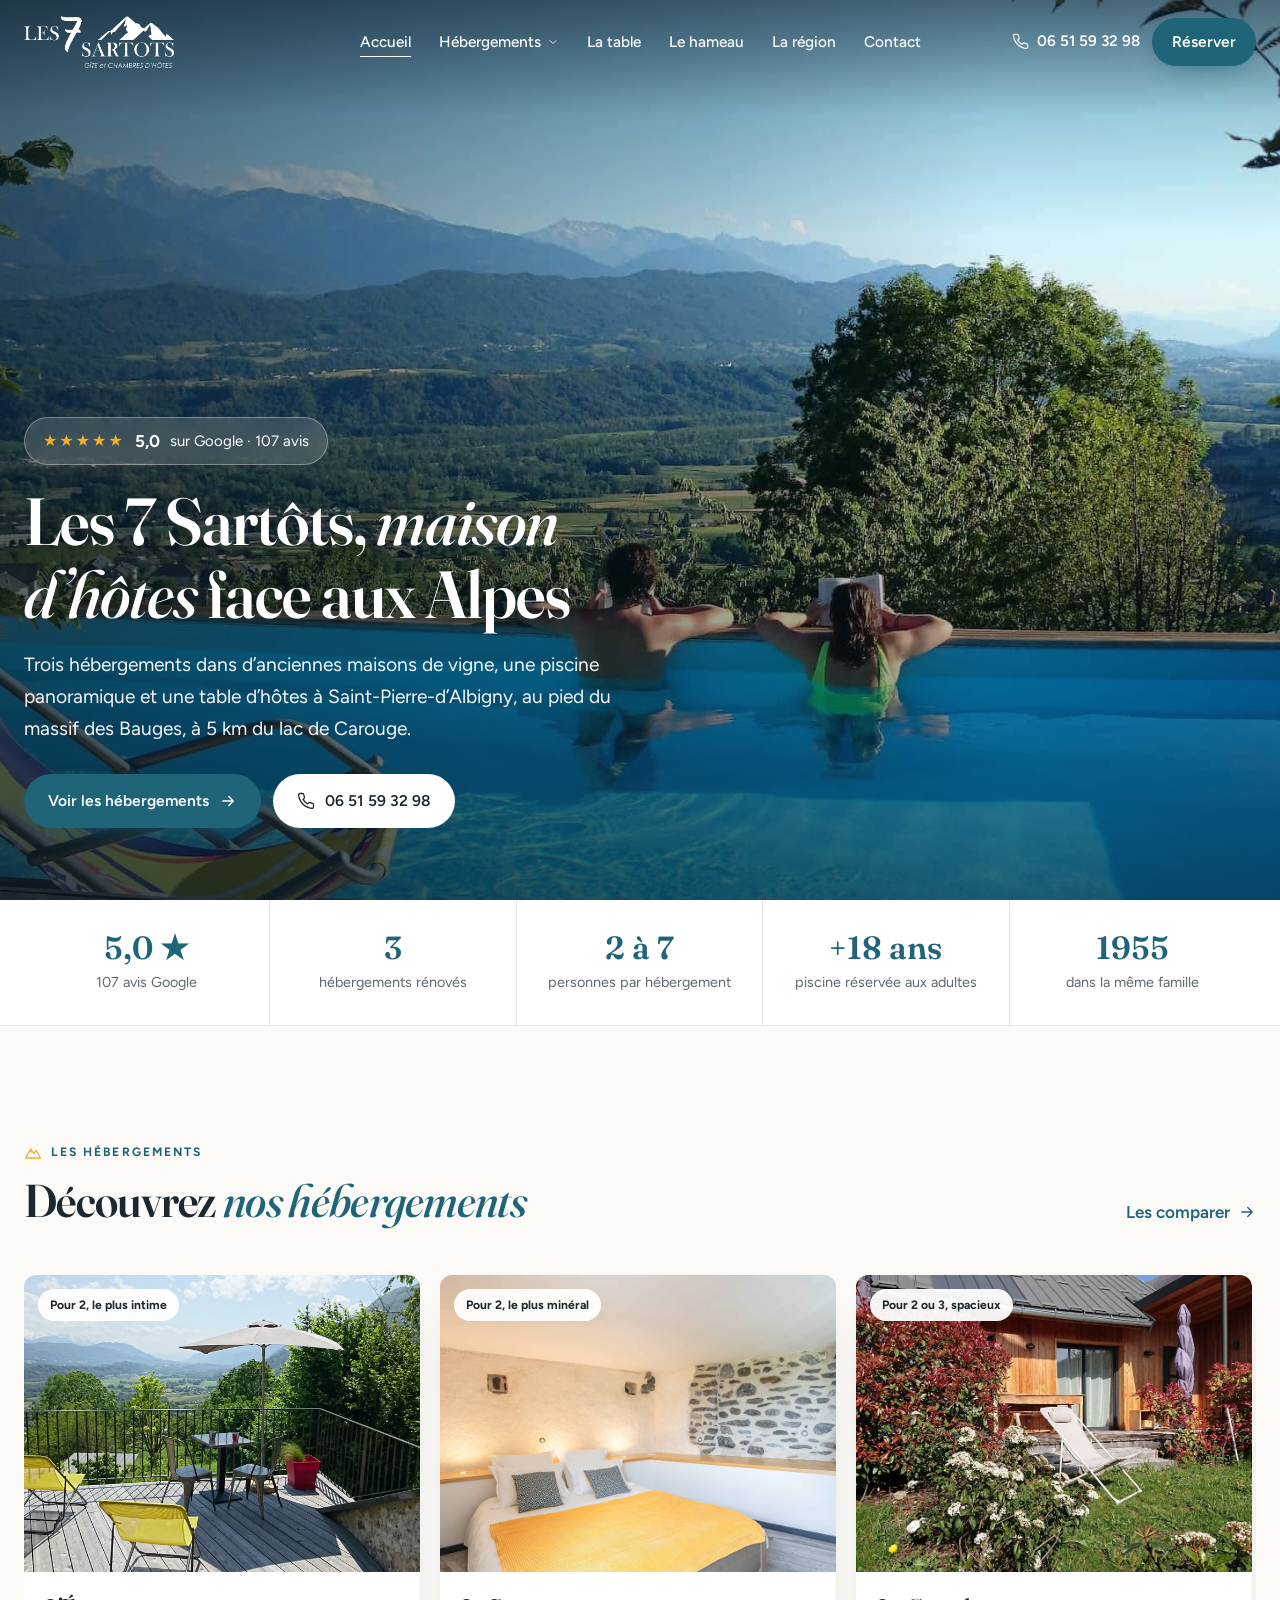
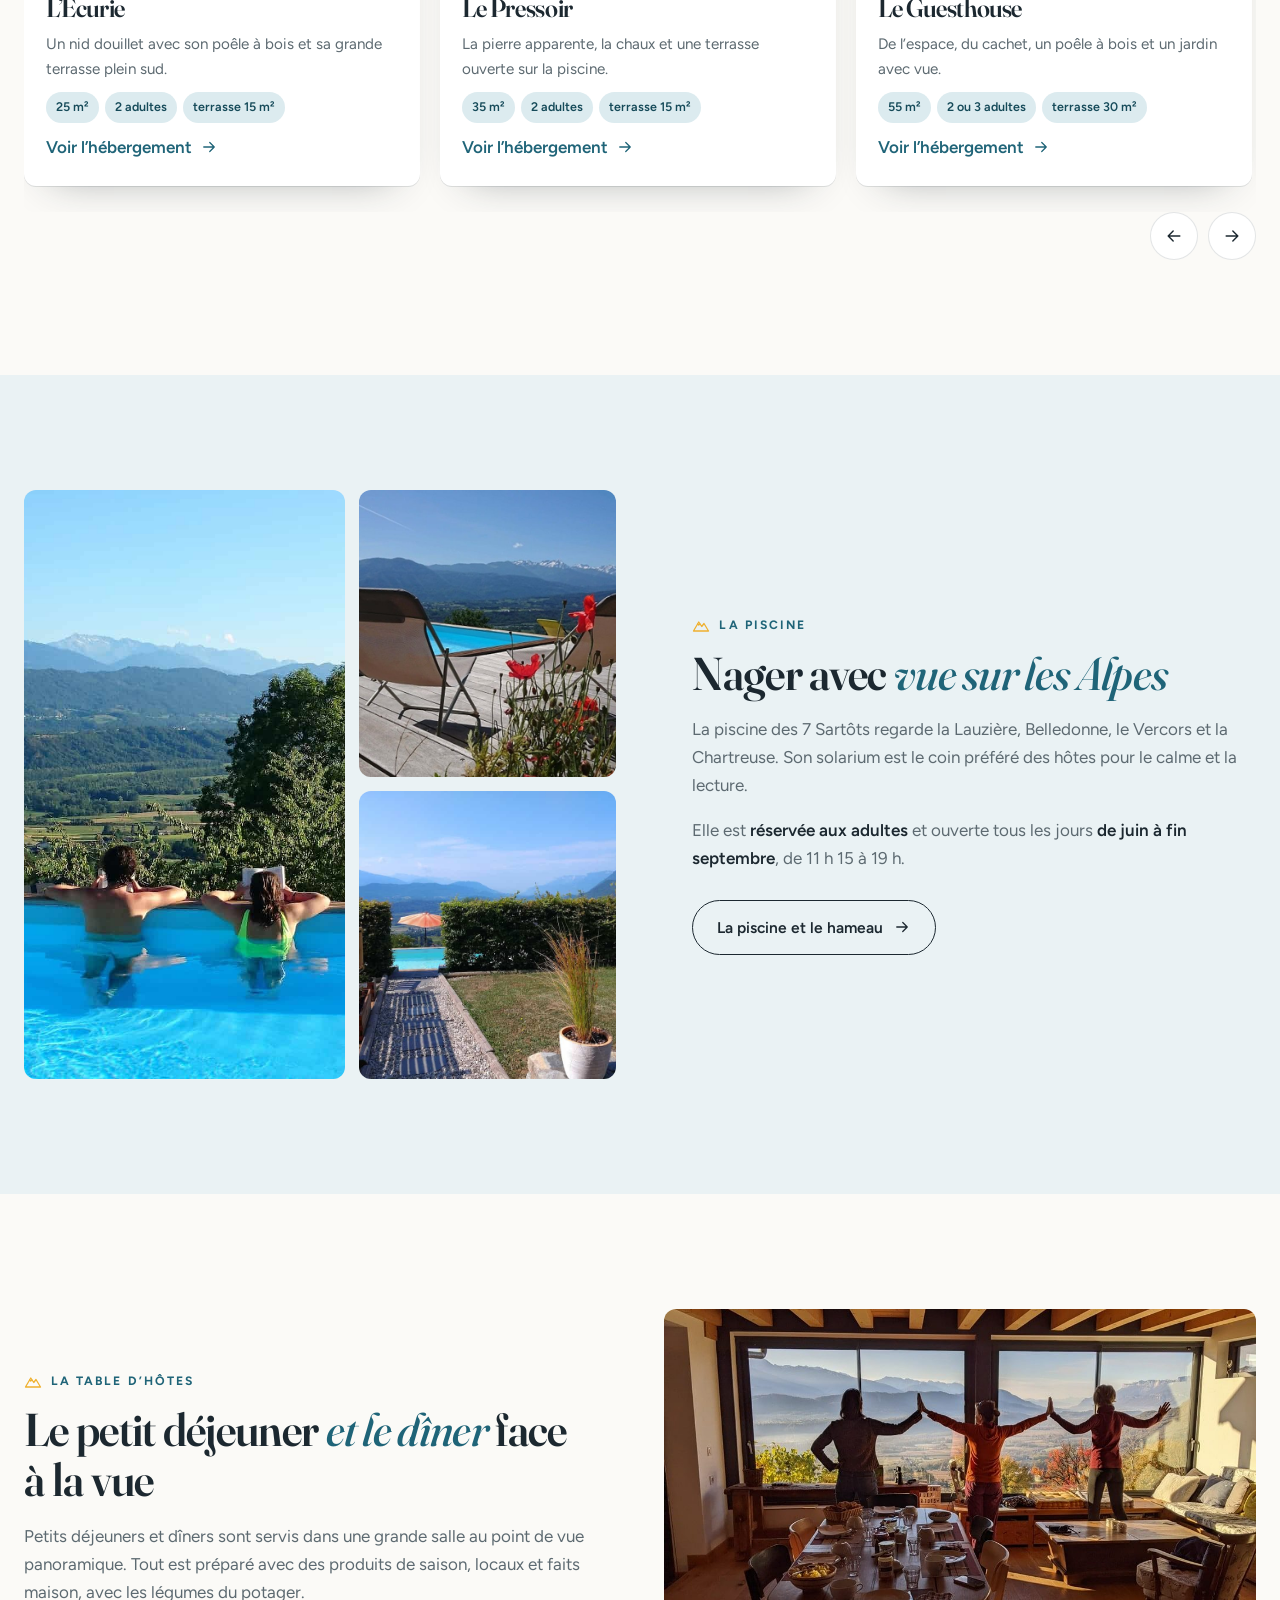
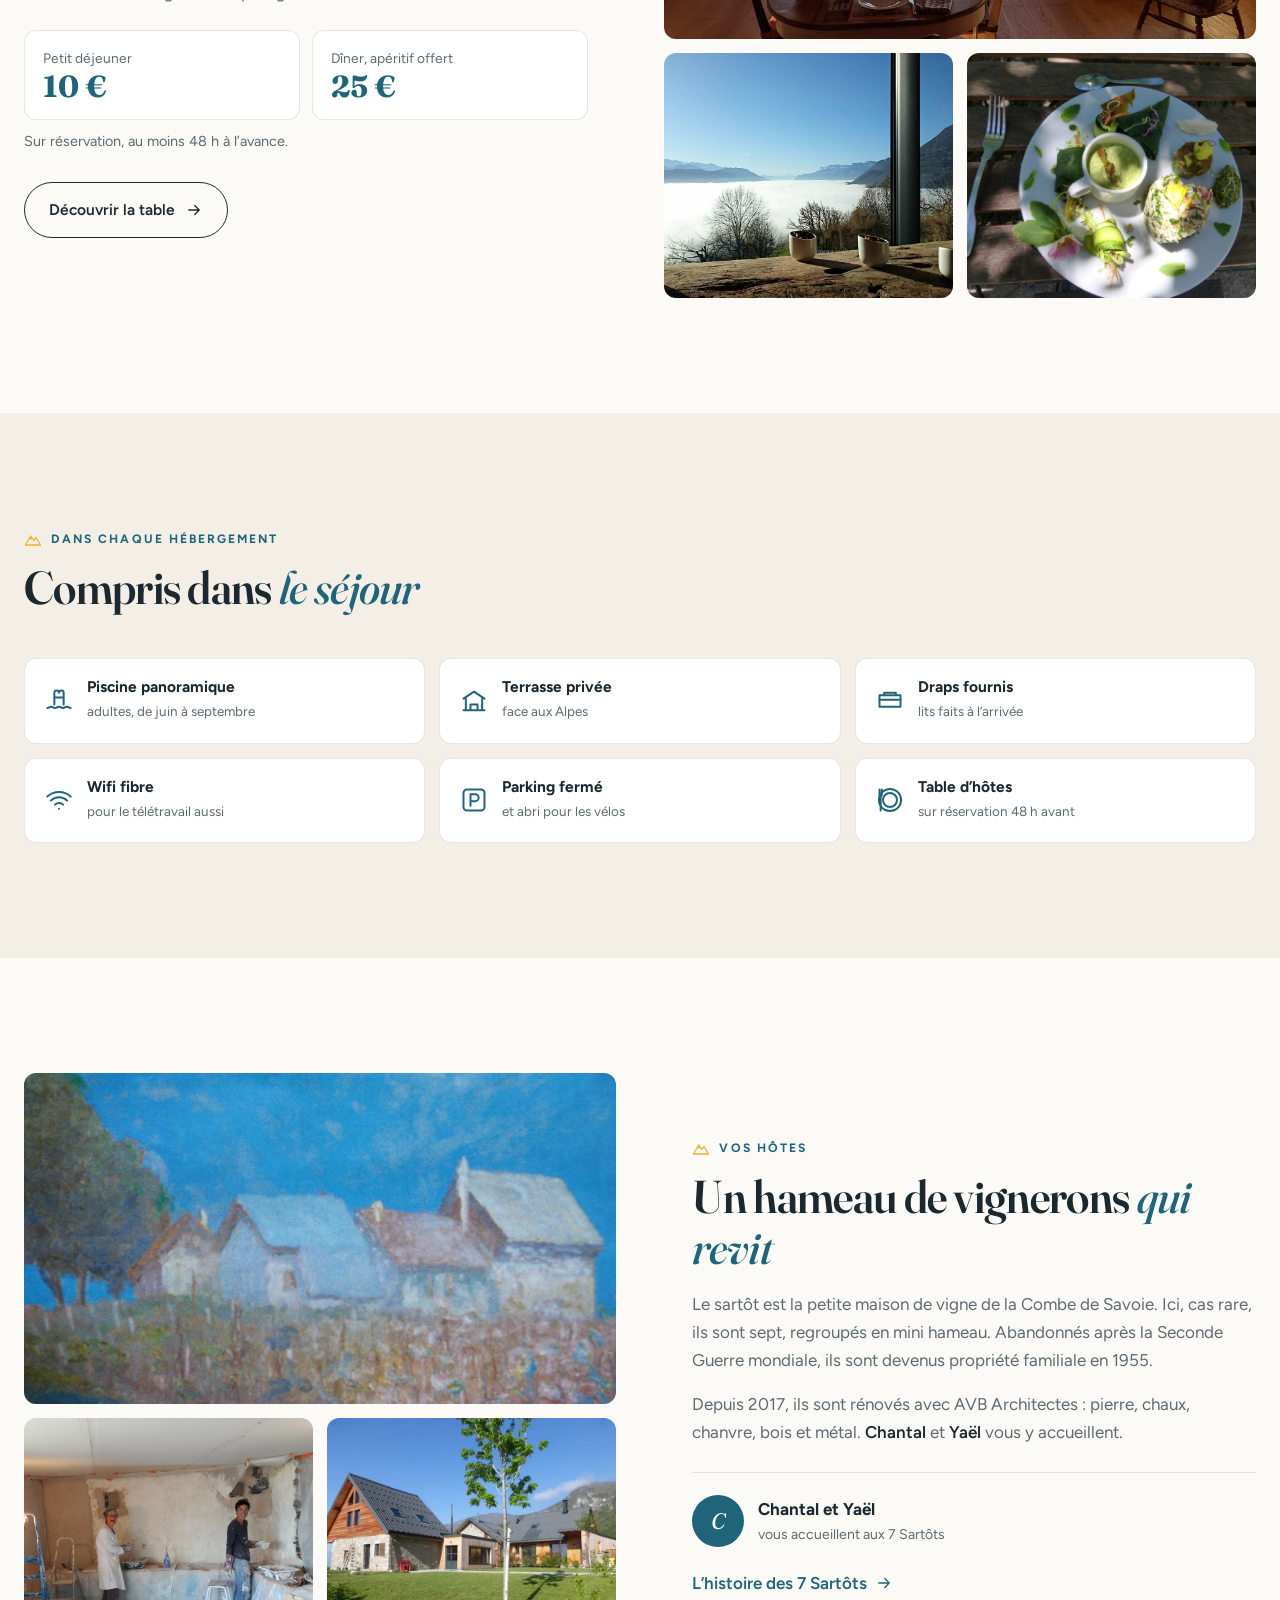
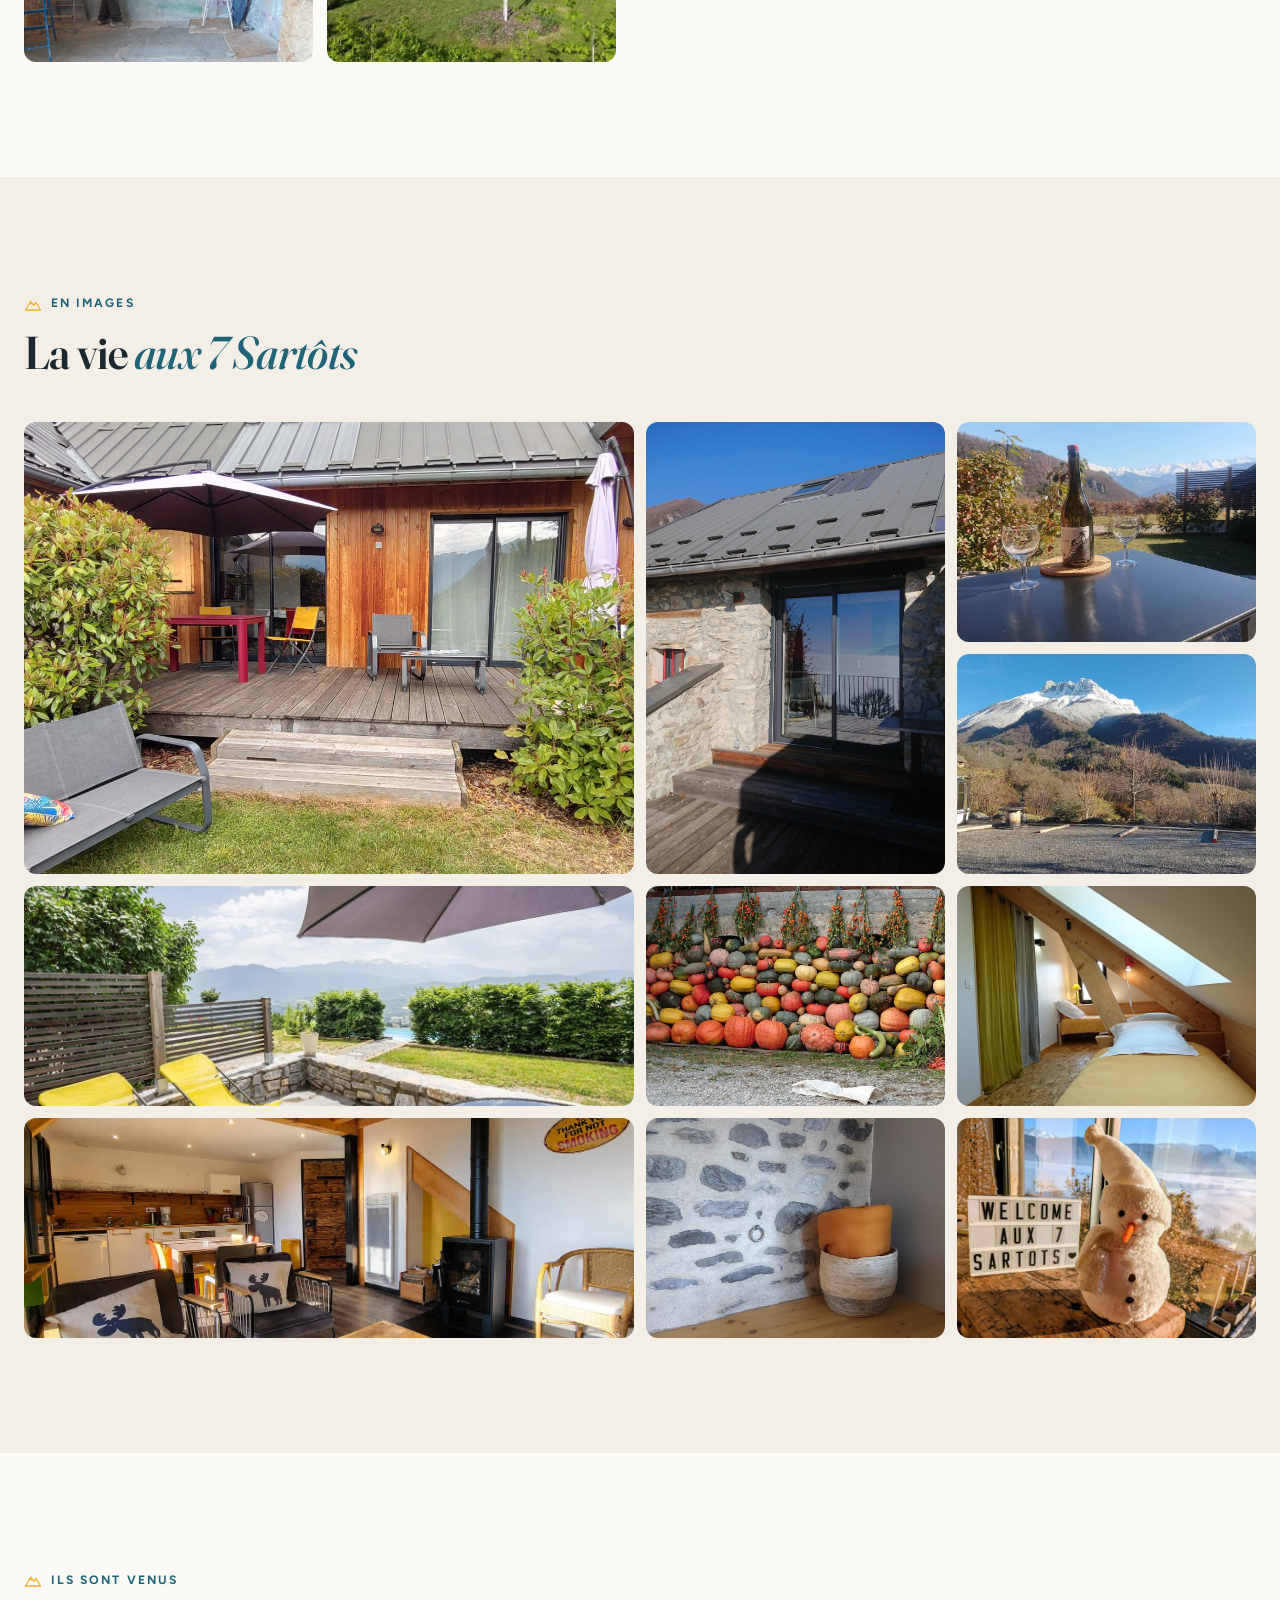
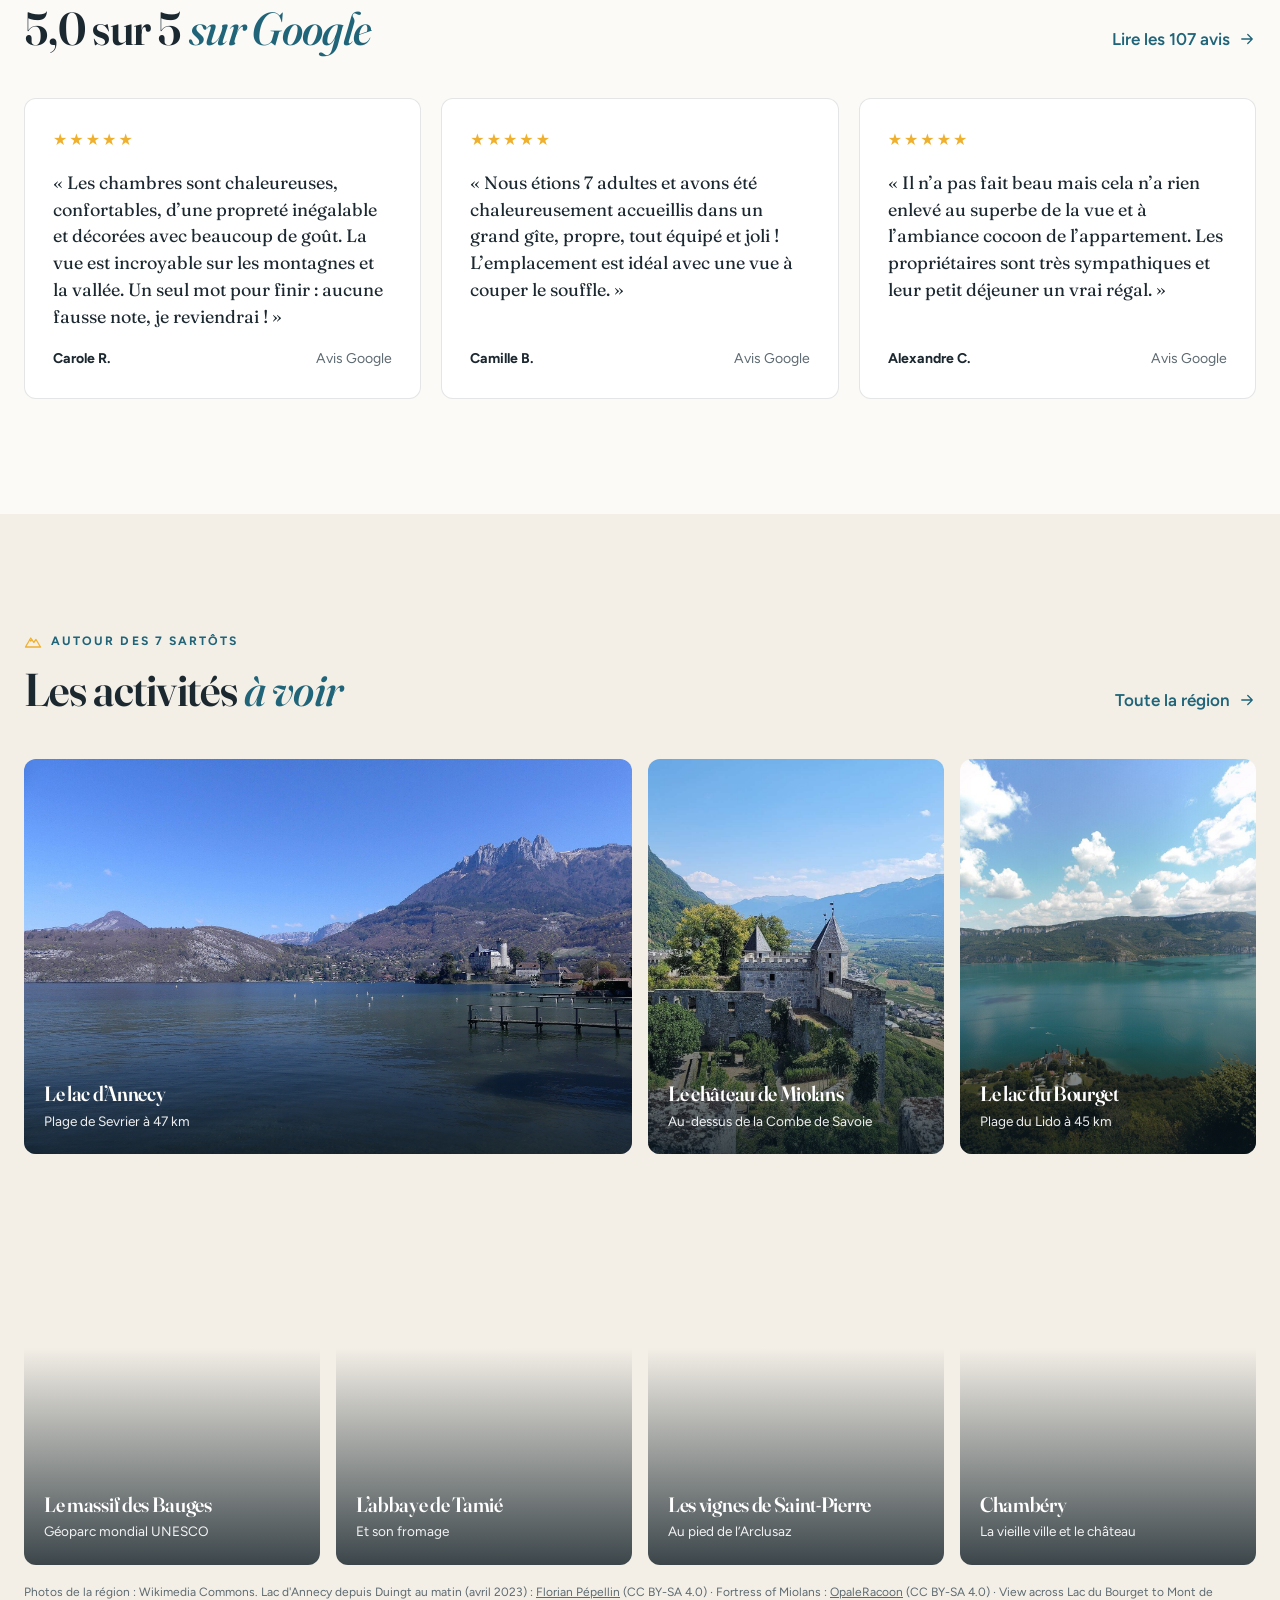
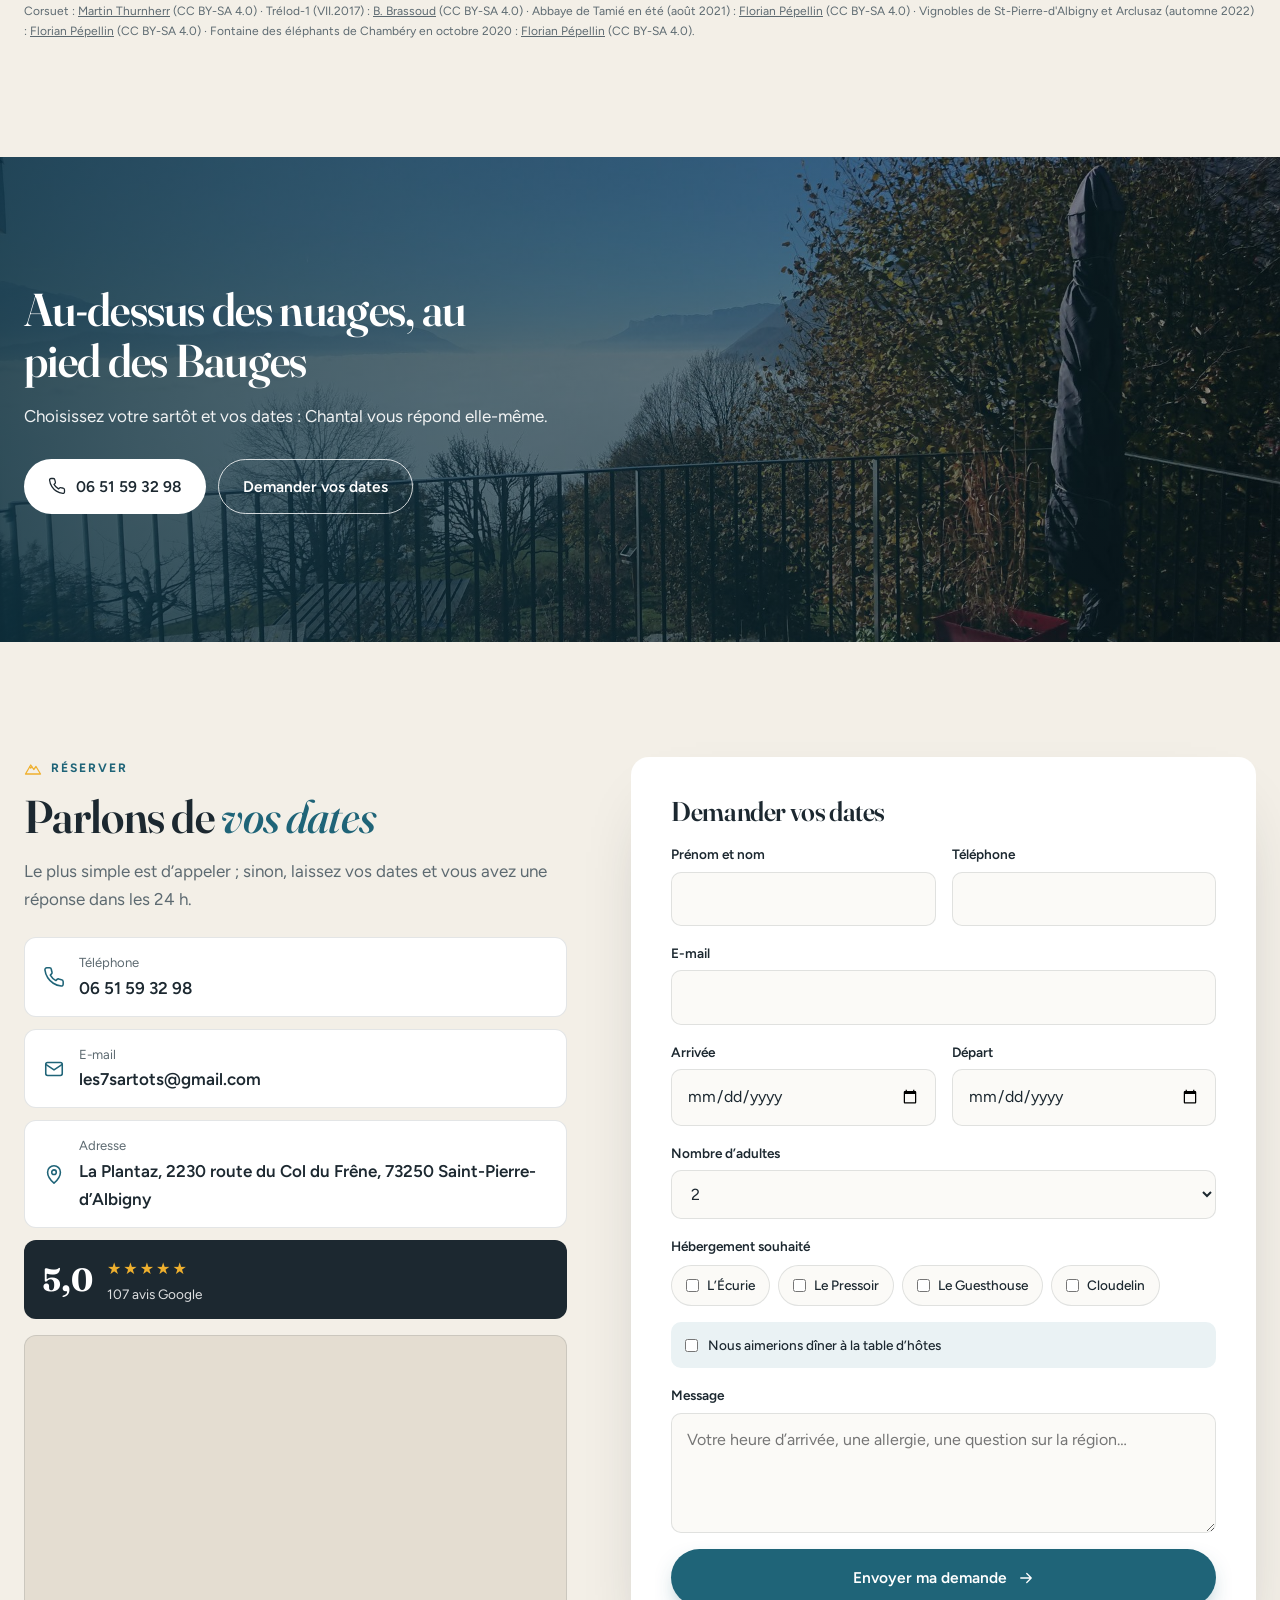
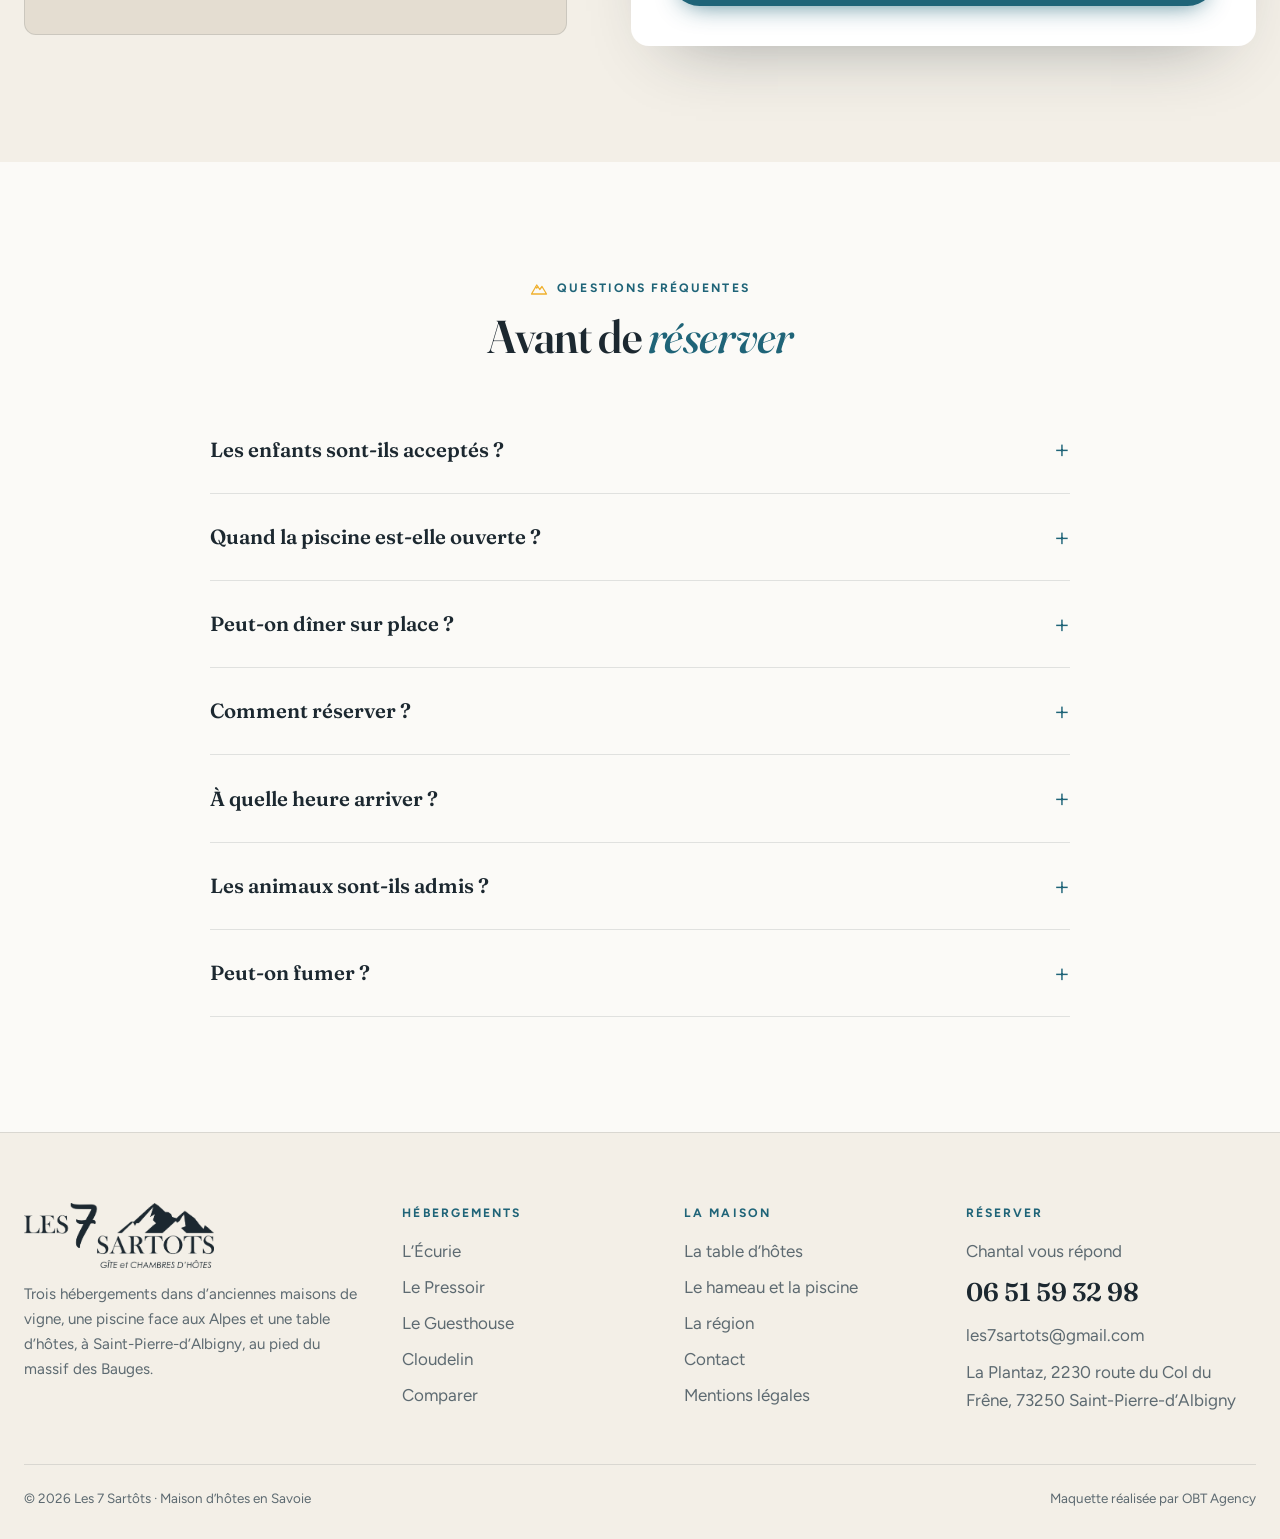
==== index.html @ 44a99a5c "Maquette Les 7 Sartôts, V1 du 23/10/2026 Co-Authored-By: Claude Opus 5.5 <noreply@anthropic.com>" ====
<!doctype html>
<html lang="fr">
<head>
<meta charset="utf-8">
<meta name="viewport" content="width=device-width, initial-scale=1">
<meta name="robots" content="noindex, nofollow">
<title>Les 7 Sartôts · Maison d’hôtes avec piscine en Savoie</title>
<meta name="description" content="Les 7 Sartôts : trois hébergements dans d’anciennes maisons de vigne, avec piscine panoramique et table d’hôtes, à Saint-Pierre-d’Albigny, entre Chambéry, Albertville et Annecy.">
<link rel="preconnect" href="https://fonts.googleapis.com">
<link rel="preconnect" href="https://fonts.gstatic.com" crossorigin>
<link href="https://fonts.googleapis.com/css2?family=Figtree:wght@400;500;600;700&family=Fraunces:ital,opsz,wght@0,9..144,500;0,9..144,600;1,9..144,500&display=swap" rel="stylesheet">
<link rel="stylesheet" href="css/style.css">
</head>
<body data-page="accueil">
<div class="loader" aria-hidden="true">
  <img class="fond" src="images/hameau/mer-de-nuages.jpg" alt="">
  <img class="logo-entree" src="images/logo-blanc.png" alt="">
</div>
<header class="entete">
  <div class="conteneur barre">
    <a class="logo " href="index.html" aria-label="Les 7 Sartôts, accueil"><img class="blanc" src="images/logo-blanc.png" alt="Les 7 Sartôts, gîte et chambres d’hôtes" width="973" height="333"><img class="sombre" src="images/logo-sombre.png" alt="" width="973" height="333"></a>
    <ul class="menu">
      <li><a href="index.html" class="actif">Accueil</a></li>
      <li><a class="ouvrir" href="hebergements.html">Hébergements <svg viewBox="0 0 24 24" fill="none" stroke="currentColor" stroke-width="1.7" stroke-linecap="round" stroke-linejoin="round" aria-hidden="true"><path d="m6 9 6 6 6-6"/></svg></a>
        <div class="sous-menu"><a href="l-ecurie.html"><img src="images/ecurie/terrasse.jpg" alt=""><span>L’Écurie<small>25 m² · 2 adultes</small></span></a><a href="le-pressoir.html"><img src="images/pressoir/chambre.jpg" alt=""><span>Le Pressoir<small>35 m² · 2 adultes</small></span></a><a href="le-guesthouse.html"><img src="images/guesthouse/facade.jpg" alt=""><span>Le Guesthouse<small>55 m² · 2 ou 3 adultes</small></span></a><a href="cloudelin.html"><img src="images/cloudelin/maison.jpg" alt=""><span>Cloudelin<small>90 m² · jusqu’à 7 personnes</small></span></a><a class="tous" href="hebergements.html">Comparer les hébergements</a></div></li>
      <li><a href="la-table.html">La table</a></li>
      <li><a href="le-hameau.html">Le hameau</a></li>
      <li><a href="la-region.html">La région</a></li>
      <li><a href="contact.html">Contact</a></li>
    </ul>
    <div class="actions">
      <a class="tel-entete" href="tel:+33651593298"><svg viewBox="0 0 24 24" fill="none" stroke="currentColor" stroke-width="1.7" stroke-linecap="round" stroke-linejoin="round" aria-hidden="true"><path d="M22 16.9v3a2 2 0 0 1-2.2 2 19.8 19.8 0 0 1-8.6-3.1 19.5 19.5 0 0 1-6-6A19.8 19.8 0 0 1 2.1 4.2 2 2 0 0 1 4.1 2h3a2 2 0 0 1 2 1.7c.1 1 .4 1.9.7 2.8a2 2 0 0 1-.5 2.1L8 9.9a16 16 0 0 0 6 6l1.3-1.3a2 2 0 0 1 2.1-.4c.9.3 1.8.6 2.8.7a2 2 0 0 1 1.7 2z"/></svg><span>06 51 59 32 98</span></a>
      <a class="btn btn-plein" href="contact.html#reserver">Réserver</a>
      <button class="burger" aria-label="Menu" aria-expanded="false"><span></span></button>
    </div>
  </div>
</header>
<main>
<section class="hero">
  <div class="diapos">
    <img class="fond actif" src="images/hameau/piscine-lecture.jpg" alt="La piscine des 7 Sartôts face aux Alpes">
    <img class="fond" src="images/hameau/hameau.jpg" alt="Les sartôts rénovés, en pierre et en bois">
    <img class="fond" src="images/ecurie/terrasse.jpg" alt="La terrasse plein sud de L’Écurie">
  </div>
  <div class="contenu">
    <a class="note-heros" href="https://www.google.com/maps/place/G%C3%AEtes+et+chambres+d%27h%C3%B4tes+-+Piscine+-+Les7Sart%C3%B4ts/@45.576599,6.1528576,17z/data=!4m6!3m5!1s0x478bb79be70e8235:0xf3c6ec933bf618c9!8m2!3d45.576599!4d6.1528576" target="_blank" rel="noopener"><span class="etoiles" role="img" aria-label="5,0 étoiles sur 5">★★★★★</span><strong>5,0</strong><span>sur Google · 107 avis</span></a>
    <h1>Les 7 Sartôts, <em>maison d’hôtes</em> face aux Alpes</h1>
    <p class="sous">Trois hébergements dans d’anciennes maisons de vigne, une piscine panoramique et une table d’hôtes à Saint-Pierre-d’Albigny, au pied du massif des Bauges, à 5 km du lac de Carouge.</p>
    <div class="boutons">
      <a class="btn btn-plein" href="hebergements.html">Voir les hébergements <svg viewBox="0 0 24 24" fill="none" stroke="currentColor" stroke-width="1.7" stroke-linecap="round" stroke-linejoin="round" aria-hidden="true"><path d="M5 12h14M13 6l6 6-6 6"/></svg></a>
      <a class="btn btn-blanc" href="tel:+33651593298"><svg viewBox="0 0 24 24" fill="none" stroke="currentColor" stroke-width="1.7" stroke-linecap="round" stroke-linejoin="round" aria-hidden="true"><path d="M22 16.9v3a2 2 0 0 1-2.2 2 19.8 19.8 0 0 1-8.6-3.1 19.5 19.5 0 0 1-6-6A19.8 19.8 0 0 1 2.1 4.2 2 2 0 0 1 4.1 2h3a2 2 0 0 1 2 1.7c.1 1 .4 1.9.7 2.8a2 2 0 0 1-.5 2.1L8 9.9a16 16 0 0 0 6 6l1.3-1.3a2 2 0 0 1 2.1-.4c.9.3 1.8.6 2.8.7a2 2 0 0 1 1.7 2z"/></svg> 06 51 59 32 98</a>
    </div>
  </div>
</section>

<section class="chiffres">
  <div class="conteneur grille">
    <div class="item"><strong>5,0 ★</strong><span>107 avis Google</span></div>
    <div class="item"><strong>3</strong><span>hébergements rénovés</span></div>
    <div class="item"><strong>2 à 7</strong><span>personnes par hébergement</span></div>
    <div class="item"><strong>+18 ans</strong><span>piscine réservée aux adultes</span></div>
    <div class="item"><strong>1955</strong><span>dans la même famille</span></div>
  </div>
</section>

<section class="section">
  <div class="conteneur">
    <div class="entete-section">
      <div><span class="surtitre"><svg viewBox="0 0 24 24" fill="none" stroke="currentColor" stroke-width="1.7" stroke-linecap="round" stroke-linejoin="round" aria-hidden="true"><path d="m2 20 7-12 4 6 3-4 6 10z"/><path d="m7.5 10.5 1.5 1.5 1.5-1.5"/></svg>Les hébergements</span><h2>Découvrez <em class="it">nos hébergements</em></h2></div>
      <a class="lien-fleche" href="hebergements.html">Les comparer <svg viewBox="0 0 24 24" fill="none" stroke="currentColor" stroke-width="1.7" stroke-linecap="round" stroke-linejoin="round" aria-hidden="true"><path d="M5 12h14M13 6l6 6-6 6"/></svg></a>
    </div>
    <div class="rail" data-reveal>
  <div class="rail-piste" aria-label="Les hébergements"><a class="carte-gite" href="l-ecurie.html">
  <div class="visuel"><img src="images/ecurie/terrasse.jpg" alt="L’Écurie" loading="lazy" decoding="async"><span class="etiquette">Pour 2, le plus intime</span></div>
  <div class="corps">
    <h3>L’Écurie</h3>
    <p>Un nid douillet avec son poêle à bois et sa grande terrasse plein sud.</p>
    <div class="pastilles"><span>25 m²</span><span>2 adultes</span><span>terrasse 15 m²</span></div>
    <span class="lien-fleche">Voir l’hébergement <svg viewBox="0 0 24 24" fill="none" stroke="currentColor" stroke-width="1.7" stroke-linecap="round" stroke-linejoin="round" aria-hidden="true"><path d="M5 12h14M13 6l6 6-6 6"/></svg></span>
  </div>
</a><a class="carte-gite" href="le-pressoir.html">
  <div class="visuel"><img src="images/pressoir/chambre.jpg" alt="Le Pressoir" loading="lazy" decoding="async"><span class="etiquette">Pour 2, le plus minéral</span></div>
  <div class="corps">
    <h3>Le Pressoir</h3>
    <p>La pierre apparente, la chaux et une terrasse ouverte sur la piscine.</p>
    <div class="pastilles"><span>35 m²</span><span>2 adultes</span><span>terrasse 15 m²</span></div>
    <span class="lien-fleche">Voir l’hébergement <svg viewBox="0 0 24 24" fill="none" stroke="currentColor" stroke-width="1.7" stroke-linecap="round" stroke-linejoin="round" aria-hidden="true"><path d="M5 12h14M13 6l6 6-6 6"/></svg></span>
  </div>
</a><a class="carte-gite" href="le-guesthouse.html">
  <div class="visuel"><img src="images/guesthouse/facade.jpg" alt="Le Guesthouse" loading="lazy" decoding="async"><span class="etiquette">Pour 2 ou 3, spacieux</span></div>
  <div class="corps">
    <h3>Le Guesthouse</h3>
    <p>De l’espace, du cachet, un poêle à bois et un jardin avec vue.</p>
    <div class="pastilles"><span>55 m²</span><span>2 ou 3 adultes</span><span>terrasse 30 m²</span></div>
    <span class="lien-fleche">Voir l’hébergement <svg viewBox="0 0 24 24" fill="none" stroke="currentColor" stroke-width="1.7" stroke-linecap="round" stroke-linejoin="round" aria-hidden="true"><path d="M5 12h14M13 6l6 6-6 6"/></svg></span>
  </div>
</a><a class="carte-gite" href="cloudelin.html">
  <div class="visuel"><img src="images/cloudelin/maison.jpg" alt="Cloudelin" loading="lazy" decoding="async"><span class="etiquette">Jusqu’à 7, le plus grand</span></div>
  <div class="corps">
    <h3>Cloudelin</h3>
    <p>Quatre chambres, deux salles de bain : le meilleur volume pour un petit groupe.</p>
    <div class="pastilles"><span>90 m²</span><span>jusqu’à 7 personnes</span><span>terrasse 30 m²</span></div>
    <span class="lien-fleche">Voir l’hébergement <svg viewBox="0 0 24 24" fill="none" stroke="currentColor" stroke-width="1.7" stroke-linecap="round" stroke-linejoin="round" aria-hidden="true"><path d="M5 12h14M13 6l6 6-6 6"/></svg></span>
  </div>
</a></div>
  <div class="rail-fleches"><button class="prec" aria-label="Précédent"><svg viewBox="0 0 24 24" fill="none" stroke="currentColor" stroke-width="1.7" stroke-linecap="round" stroke-linejoin="round" aria-hidden="true"><path d="M19 12H5M11 6l-6 6 6 6"/></svg></button><button class="suiv" aria-label="Suivant"><svg viewBox="0 0 24 24" fill="none" stroke="currentColor" stroke-width="1.7" stroke-linecap="round" stroke-linejoin="round" aria-hidden="true"><path d="M5 12h14M13 6l6 6-6 6"/></svg></button></div>
</div>
  </div>
</section>

<section class="section glacier">
  <div class="conteneur duo">
    <div class="duo-photos" data-reveal><img src="images/hameau/piscine-lecture.jpg" alt="Lire dans la piscine face aux montagnes" loading="lazy" decoding="async"><img src="images/hameau/piscine-transats.jpg" alt="Les transats et les coquelicots" loading="lazy" decoding="async"><img src="images/hameau/allee-piscine.jpg" alt="L’allée vers la piscine" loading="lazy" decoding="async"></div>
    <div class="duo-texte" data-reveal>
      <span class="surtitre"><svg viewBox="0 0 24 24" fill="none" stroke="currentColor" stroke-width="1.7" stroke-linecap="round" stroke-linejoin="round" aria-hidden="true"><path d="m2 20 7-12 4 6 3-4 6 10z"/><path d="m7.5 10.5 1.5 1.5 1.5-1.5"/></svg>La piscine</span>
      <h2>Nager avec <em class="it">vue sur les Alpes</em></h2>
      <p>La piscine des 7 Sartôts regarde la Lauzière, Belledonne, le Vercors et la Chartreuse. Son solarium est le coin préféré des hôtes pour le calme et la lecture.</p>
      <p>Elle est <strong>réservée aux adultes</strong> et ouverte tous les jours <strong>de juin à fin septembre</strong>, de 11 h 15 à 19 h.</p>
      <a class="btn btn-contour" href="le-hameau.html#piscine">La piscine et le hameau <svg viewBox="0 0 24 24" fill="none" stroke="currentColor" stroke-width="1.7" stroke-linecap="round" stroke-linejoin="round" aria-hidden="true"><path d="M5 12h14M13 6l6 6-6 6"/></svg></a>
    </div>
  </div>
</section>

<section class="section">
  <div class="conteneur duo inverse">
    <div class="duo-photos paysage" data-reveal><img src="images/table/convives.jpg" alt="La salle de la table d’hôtes et sa baie vitrée" loading="lazy" decoding="async"><img src="images/table/vue-table.jpg" alt="Le café face à la mer de nuages" loading="lazy" decoding="async"><img src="images/table/assiette.jpg" alt="Une assiette de saison" loading="lazy" decoding="async"></div>
    <div class="duo-texte" data-reveal>
      <span class="surtitre"><svg viewBox="0 0 24 24" fill="none" stroke="currentColor" stroke-width="1.7" stroke-linecap="round" stroke-linejoin="round" aria-hidden="true"><path d="m2 20 7-12 4 6 3-4 6 10z"/><path d="m7.5 10.5 1.5 1.5 1.5-1.5"/></svg>La table d’hôtes</span>
      <h2>Le petit déjeuner <em class="it">et le dîner</em> face à la vue</h2>
      <p>Petits déjeuners et dîners sont servis dans une grande salle au point de vue panoramique. Tout est préparé avec des produits de saison, locaux et faits maison, avec les légumes du potager.</p>
      <div class="menu-mini">
        <div><span>Petit déjeuner</span><strong>10 €</strong></div>
        <div><span>Dîner, apéritif offert</span><strong>25 €</strong></div>
      </div>
      <p class="petit">Sur réservation, au moins 48 h à l’avance.</p>
      <a class="btn btn-contour" href="la-table.html">Découvrir la table <svg viewBox="0 0 24 24" fill="none" stroke="currentColor" stroke-width="1.7" stroke-linecap="round" stroke-linejoin="round" aria-hidden="true"><path d="M5 12h14M13 6l6 6-6 6"/></svg></a>
    </div>
  </div>
</section>

<section class="section creme">
  <div class="conteneur">
    <div class="entete-section"><div><span class="surtitre"><svg viewBox="0 0 24 24" fill="none" stroke="currentColor" stroke-width="1.7" stroke-linecap="round" stroke-linejoin="round" aria-hidden="true"><path d="m2 20 7-12 4 6 3-4 6 10z"/><path d="m7.5 10.5 1.5 1.5 1.5-1.5"/></svg>Dans chaque hébergement</span><h2>Compris dans <em class="it">le séjour</em></h2></div></div>
    <div class="compris"><div class="bloc" data-reveal><svg viewBox="0 0 24 24" fill="none" stroke="currentColor" stroke-width="1.7" stroke-linecap="round" stroke-linejoin="round" aria-hidden="true"><path d="M2 18c1.7 0 1.7-1 3.3-1s1.7 1 3.4 1 1.6-1 3.3-1 1.7 1 3.3 1 1.7-1 3.4-1 1.6 1 3.3 1"/><path d="M8 15V5a2 2 0 0 1 4 0M16 15V5a2 2 0 0 0-4 0M8 9h8"/></svg><div><strong>Piscine panoramique</strong><small>adultes, de juin à septembre</small></div></div><div class="bloc" data-reveal><svg viewBox="0 0 24 24" fill="none" stroke="currentColor" stroke-width="1.7" stroke-linecap="round" stroke-linejoin="round" aria-hidden="true"><path d="M3 10 12 4l9 6"/><path d="M5 10v10M19 10v10M3 20h18M9 20v-5h6v5"/></svg><div><strong>Terrasse privée</strong><small>face aux Alpes</small></div></div><div class="bloc" data-reveal><svg viewBox="0 0 24 24" fill="none" stroke="currentColor" stroke-width="1.7" stroke-linecap="round" stroke-linejoin="round" aria-hidden="true"><path d="M3 7h18v10H3z"/><path d="M3 11h18M7 7V5h10v2"/></svg><div><strong>Draps fournis</strong><small>lits faits à l’arrivée</small></div></div><div class="bloc" data-reveal><svg viewBox="0 0 24 24" fill="none" stroke="currentColor" stroke-width="1.7" stroke-linecap="round" stroke-linejoin="round" aria-hidden="true"><path d="M5 12.5a10 10 0 0 1 14 0M8.5 16a5 5 0 0 1 7 0M2 9a15 15 0 0 1 20 0M12 19.5h.01"/></svg><div><strong>Wifi fibre</strong><small>pour le télétravail aussi</small></div></div><div class="bloc" data-reveal><svg viewBox="0 0 24 24" fill="none" stroke="currentColor" stroke-width="1.7" stroke-linecap="round" stroke-linejoin="round" aria-hidden="true"><rect x="3" y="3" width="18" height="18" rx="3"/><path d="M9 17V7h4a3 3 0 0 1 0 6H9"/></svg><div><strong>Parking fermé</strong><small>et abri pour les vélos</small></div></div><div class="bloc" data-reveal><svg viewBox="0 0 24 24" fill="none" stroke="currentColor" stroke-width="1.7" stroke-linecap="round" stroke-linejoin="round" aria-hidden="true"><circle cx="12" cy="12" r="6"/><circle cx="12" cy="12" r="9.5"/><path d="M3 3v5M5 3v5M4 8v13"/></svg><div><strong>Table d’hôtes</strong><small>sur réservation 48 h avant</small></div></div></div>
  </div>
</section>

<section class="section">
  <div class="conteneur duo">
    <div class="duo-photos paysage" data-reveal><img src="images/hameau/sartots-origine.jpg" alt="Les sartôts à l’origine, en peinture" loading="lazy" decoding="async"><img src="images/hameau/enduit-chaux.jpg" alt="La pose de l’enduit à la chaux" loading="lazy" decoding="async"><img src="images/hameau/hameau-arbre.jpg" alt="Les 7 Sartôts aujourd’hui" loading="lazy" decoding="async"></div>
    <div class="duo-texte" data-reveal>
      <span class="surtitre"><svg viewBox="0 0 24 24" fill="none" stroke="currentColor" stroke-width="1.7" stroke-linecap="round" stroke-linejoin="round" aria-hidden="true"><path d="m2 20 7-12 4 6 3-4 6 10z"/><path d="m7.5 10.5 1.5 1.5 1.5-1.5"/></svg>Vos hôtes</span>
      <h2>Un hameau de vignerons <em class="it">qui revit</em></h2>
      <p>Le sartôt est la petite maison de vigne de la Combe de Savoie. Ici, cas rare, ils sont sept, regroupés en mini hameau. Abandonnés après la Seconde Guerre mondiale, ils sont devenus propriété familiale en 1955.</p>
      <p>Depuis 2017, ils sont rénovés avec AVB Architectes : pierre, chaux, chanvre, bois et métal. <strong>Chantal</strong> et <strong>Yaël</strong> vous y accueillent.</p>
      <div class="signature"><span class="rond">C</span><div><strong>Chantal et Yaël</strong><small>vous accueillent aux 7 Sartôts</small></div></div>
      <a class="lien-fleche" href="le-hameau.html">L’histoire des 7 Sartôts <svg viewBox="0 0 24 24" fill="none" stroke="currentColor" stroke-width="1.7" stroke-linecap="round" stroke-linejoin="round" aria-hidden="true"><path d="M5 12h14M13 6l6 6-6 6"/></svg></a>
    </div>
  </div>
</section>

<section class="section creme">
  <div class="conteneur">
    <div class="entete-section"><div><span class="surtitre"><svg viewBox="0 0 24 24" fill="none" stroke="currentColor" stroke-width="1.7" stroke-linecap="round" stroke-linejoin="round" aria-hidden="true"><path d="m2 20 7-12 4 6 3-4 6 10z"/><path d="m7.5 10.5 1.5 1.5 1.5-1.5"/></svg>En images</span><h2>La vie <em class="it">aux 7 Sartôts</em></h2></div></div>
    <div class="mosaique" data-reveal><button class="grand" data-galerie="images/cloudelin/terrasse.jpg" data-legende="La grande terrasse de Cloudelin" aria-label="Agrandir : La grande terrasse de Cloudelin"><img src="images/cloudelin/terrasse.jpg" alt="La grande terrasse de Cloudelin" loading="lazy" decoding="async"><span>La grande terrasse de Cloudelin</span></button><button class="haut" data-galerie="images/ecurie/terrasse-verticale.jpg" data-legende="La terrasse de L’Écurie" aria-label="Agrandir : La terrasse de L’Écurie"><img src="images/ecurie/terrasse-verticale.jpg" alt="La terrasse de L’Écurie" loading="lazy" decoding="async"><span>La terrasse de L’Écurie</span></button><button class="" data-galerie="images/guesthouse/vue-terrasse.jpg" data-legende="Un verre face aux Alpes" aria-label="Agrandir : Un verre face aux Alpes"><img src="images/guesthouse/vue-terrasse.jpg" alt="Un verre face aux Alpes" loading="lazy" decoding="async"><span>Un verre face aux Alpes</span></button><button class="" data-galerie="images/hameau/parking-telecabine.jpg" data-legende="La télécabine sous la neige" aria-label="Agrandir : La télécabine sous la neige"><img src="images/hameau/parking-telecabine.jpg" alt="La télécabine sous la neige" loading="lazy" decoding="async"><span>La télécabine sous la neige</span></button><button class="large" data-galerie="images/pressoir/terrasse.jpg" data-legende="La terrasse du Pressoir" aria-label="Agrandir : La terrasse du Pressoir"><img src="images/pressoir/terrasse.jpg" alt="La terrasse du Pressoir" loading="lazy" decoding="async"><span>La terrasse du Pressoir</span></button><button class="" data-galerie="images/table/courges.jpg" data-legende="Les courges du potager" aria-label="Agrandir : Les courges du potager"><img src="images/table/courges.jpg" alt="Les courges du potager" loading="lazy" decoding="async"><span>Les courges du potager</span></button><button class="" data-galerie="images/cloudelin/chambre-etage.jpg" data-legende="Une chambre sous le toit" aria-label="Agrandir : Une chambre sous le toit"><img src="images/cloudelin/chambre-etage.jpg" alt="Une chambre sous le toit" loading="lazy" decoding="async"><span>Une chambre sous le toit</span></button><button class="large" data-galerie="images/guesthouse/salon.jpg" data-legende="Le salon du Guesthouse" aria-label="Agrandir : Le salon du Guesthouse"><img src="images/guesthouse/salon.jpg" alt="Le salon du Guesthouse" loading="lazy" decoding="async"><span>Le salon du Guesthouse</span></button><button class="" data-galerie="images/pressoir/mur-pierre.jpg" data-legende="La pierre et la chaux" aria-label="Agrandir : La pierre et la chaux"><img src="images/pressoir/mur-pierre.jpg" alt="La pierre et la chaux" loading="lazy" decoding="async"><span>La pierre et la chaux</span></button><button class="" data-galerie="images/hameau/bienvenue.jpg" data-legende="Bienvenue aux 7 Sartôts" aria-label="Agrandir : Bienvenue aux 7 Sartôts"><img src="images/hameau/bienvenue.jpg" alt="Bienvenue aux 7 Sartôts" loading="lazy" decoding="async"><span>Bienvenue aux 7 Sartôts</span></button></div>
  </div>
</section>

<section class="section">
  <div class="conteneur">
    <div class="entete-section">
      <div><span class="surtitre"><svg viewBox="0 0 24 24" fill="none" stroke="currentColor" stroke-width="1.7" stroke-linecap="round" stroke-linejoin="round" aria-hidden="true"><path d="m2 20 7-12 4 6 3-4 6 10z"/><path d="m7.5 10.5 1.5 1.5 1.5-1.5"/></svg>Ils sont venus</span><h2>5,0 sur 5 <em class="it">sur Google</em></h2></div>
      <a class="lien-fleche" href="https://www.google.com/maps/place/G%C3%AEtes+et+chambres+d%27h%C3%B4tes+-+Piscine+-+Les7Sart%C3%B4ts/@45.576599,6.1528576,17z/data=!4m6!3m5!1s0x478bb79be70e8235:0xf3c6ec933bf618c9!8m2!3d45.576599!4d6.1528576" target="_blank" rel="noopener">Lire les 107 avis <svg viewBox="0 0 24 24" fill="none" stroke="currentColor" stroke-width="1.7" stroke-linecap="round" stroke-linejoin="round" aria-hidden="true"><path d="M5 12h14M13 6l6 6-6 6"/></svg></a>
    </div>
    <div class="avis-grille"><figure class="avis" data-reveal><div class="etoiles">★★★★★</div><blockquote>« Les chambres sont chaleureuses, confortables, d’une propreté inégalable et décorées avec beaucoup de goût. La vue est incroyable sur les montagnes et la vallée. Un seul mot pour finir : aucune fausse note, je reviendrai ! »</blockquote><footer><strong>Carole R.</strong><span>Avis Google</span></footer></figure><figure class="avis" data-reveal><div class="etoiles">★★★★★</div><blockquote>« Nous étions 7 adultes et avons été chaleureusement accueillis dans un grand gîte, propre, tout équipé et joli ! L’emplacement est idéal avec une vue à couper le souffle. »</blockquote><footer><strong>Camille B.</strong><span>Avis Google</span></footer></figure><figure class="avis" data-reveal><div class="etoiles">★★★★★</div><blockquote>« Il n’a pas fait beau mais cela n’a rien enlevé au superbe de la vue et à l’ambiance cocoon de l’appartement. Les propriétaires sont très sympathiques et leur petit déjeuner un vrai régal. »</blockquote><footer><strong>Alexandre C.</strong><span>Avis Google</span></footer></figure></div>
  </div>
</section>

<section class="section creme">
  <div class="conteneur">
    <div class="entete-section">
      <div><span class="surtitre"><svg viewBox="0 0 24 24" fill="none" stroke="currentColor" stroke-width="1.7" stroke-linecap="round" stroke-linejoin="round" aria-hidden="true"><path d="m2 20 7-12 4 6 3-4 6 10z"/><path d="m7.5 10.5 1.5 1.5 1.5-1.5"/></svg>Autour des 7 Sartôts</span><h2>Les activités <em class="it">à voir</em></h2></div>
      <a class="lien-fleche" href="la-region.html">Toute la région <svg viewBox="0 0 24 24" fill="none" stroke="currentColor" stroke-width="1.7" stroke-linecap="round" stroke-linejoin="round" aria-hidden="true"><path d="M5 12h14M13 6l6 6-6 6"/></svg></a>
    </div>
    <div class="activites"><div class="activite large" data-reveal><img src="images/region/annecy.jpg" alt="Le lac d’Annecy" loading="lazy" decoding="async"><div class="txt"><h3>Le lac d’Annecy</h3><small>Plage de Sevrier à 47 km</small></div></div><div class="activite" data-reveal><img src="images/region/miolans.jpg" alt="Le château de Miolans" loading="lazy" decoding="async"><div class="txt"><h3>Le château de Miolans</h3><small>Au-dessus de la Combe de Savoie</small></div></div><div class="activite" data-reveal><img src="images/region/bourget.jpg" alt="Le lac du Bourget" loading="lazy" decoding="async"><div class="txt"><h3>Le lac du Bourget</h3><small>Plage du Lido à 45 km</small></div></div><div class="activite" data-reveal><img src="images/region/trelod.jpg" alt="Le massif des Bauges" loading="lazy" decoding="async"><div class="txt"><h3>Le massif des Bauges</h3><small>Géoparc mondial UNESCO</small></div></div><div class="activite" data-reveal><img src="images/region/tamie.jpg" alt="L’abbaye de Tamié" loading="lazy" decoding="async"><div class="txt"><h3>L’abbaye de Tamié</h3><small>Et son fromage</small></div></div><div class="activite" data-reveal><img src="images/region/vignoble-arclusaz.jpg" alt="Les vignes de Saint-Pierre" loading="lazy" decoding="async"><div class="txt"><h3>Les vignes de Saint-Pierre</h3><small>Au pied de l’Arclusaz</small></div></div><div class="activite" data-reveal><img src="images/region/chambery.jpg" alt="Chambéry" loading="lazy" decoding="async"><div class="txt"><h3>Chambéry</h3><small>La vieille ville et le château</small></div></div></div>
    <p class="credit">Photos de la région : Wikimedia Commons. Lac d'Annecy depuis Duingt au matin (avril 2023) : <a href="https://commons.wikimedia.org/wiki/File:Lac_d%27Annecy_depuis_Duingt_au_matin_(avril_2023).JPG" target="_blank" rel="noopener">Florian Pépellin</a> (CC BY-SA 4.0) · Fortress of Miolans : <a href="https://commons.wikimedia.org/wiki/File:Fortress_of_Miolans.jpg" target="_blank" rel="noopener">OpaleRacoon</a> (CC BY-SA 4.0) · View across Lac du Bourget to Mont de Corsuet : <a href="https://commons.wikimedia.org/wiki/File:View_across_Lac_du_Bourget_to_Mont_de_Corsuet.jpg" target="_blank" rel="noopener">Martin Thurnherr</a> (CC BY-SA 4.0) · Trélod-1 (VII.2017) : <a href="https://commons.wikimedia.org/wiki/File:Tr%C3%A9lod-1_(VII.2017).jpg" target="_blank" rel="noopener">B. Brassoud</a> (CC BY-SA 4.0) · Abbaye de Tamié en été (août 2021) : <a href="https://commons.wikimedia.org/wiki/File:Abbaye_de_Tami%C3%A9_en_%C3%A9t%C3%A9_(ao%C3%BBt_2021).JPG" target="_blank" rel="noopener">Florian Pépellin</a> (CC BY-SA 4.0) · Vignobles de St-Pierre-d'Albigny et Arclusaz (automne 2022) : <a href="https://commons.wikimedia.org/wiki/File:Vignobles_de_St-Pierre-d%27Albigny_et_Arclusaz_(automne_2022).JPG" target="_blank" rel="noopener">Florian Pépellin</a> (CC BY-SA 4.0) · Fontaine des éléphants de Chambéry en octobre 2020 : <a href="https://commons.wikimedia.org/wiki/File:Fontaine_des_%C3%A9l%C3%A9phants_de_Chamb%C3%A9ry_en_octobre_2020.JPG" target="_blank" rel="noopener">Florian Pépellin</a> (CC BY-SA 4.0).</p>
  </div>
</section>

<section class="appel">
  <img src="images/hameau/mer-de-nuages.jpg" alt="" loading="lazy" decoding="async">
  <div class="conteneur">
    <h2>Au-dessus des nuages, au pied des Bauges</h2>
    <p>Choisissez votre sartôt et vos dates : Chantal vous répond elle-même.</p>
    <div class="boutons"><a class="btn btn-blanc" href="tel:+33651593298"><svg viewBox="0 0 24 24" fill="none" stroke="currentColor" stroke-width="1.7" stroke-linecap="round" stroke-linejoin="round" aria-hidden="true"><path d="M22 16.9v3a2 2 0 0 1-2.2 2 19.8 19.8 0 0 1-8.6-3.1 19.5 19.5 0 0 1-6-6A19.8 19.8 0 0 1 2.1 4.2 2 2 0 0 1 4.1 2h3a2 2 0 0 1 2 1.7c.1 1 .4 1.9.7 2.8a2 2 0 0 1-.5 2.1L8 9.9a16 16 0 0 0 6 6l1.3-1.3a2 2 0 0 1 2.1-.4c.9.3 1.8.6 2.8.7a2 2 0 0 1 1.7 2z"/></svg> 06 51 59 32 98</a><a class="btn btn-contour-blanc" href="#reserver">Demander vos dates</a></div>
  </div>
</section>

<section class="section creme">
  <div class="conteneur contact-grille">
    <div data-reveal>
      <span class="surtitre"><svg viewBox="0 0 24 24" fill="none" stroke="currentColor" stroke-width="1.7" stroke-linecap="round" stroke-linejoin="round" aria-hidden="true"><path d="m2 20 7-12 4 6 3-4 6 10z"/><path d="m7.5 10.5 1.5 1.5 1.5-1.5"/></svg>Réserver</span>
      <h2>Parlons de <em class="it">vos dates</em></h2>
      <p class="intro-contact">Le plus simple est d’appeler ; sinon, laissez vos dates et vous avez une réponse dans les 24 h.</p>
      <div class="coordonnees">
  <a href="tel:+33651593298"><svg viewBox="0 0 24 24" fill="none" stroke="currentColor" stroke-width="1.7" stroke-linecap="round" stroke-linejoin="round" aria-hidden="true"><path d="M22 16.9v3a2 2 0 0 1-2.2 2 19.8 19.8 0 0 1-8.6-3.1 19.5 19.5 0 0 1-6-6A19.8 19.8 0 0 1 2.1 4.2 2 2 0 0 1 4.1 2h3a2 2 0 0 1 2 1.7c.1 1 .4 1.9.7 2.8a2 2 0 0 1-.5 2.1L8 9.9a16 16 0 0 0 6 6l1.3-1.3a2 2 0 0 1 2.1-.4c.9.3 1.8.6 2.8.7a2 2 0 0 1 1.7 2z"/></svg><span><small>Téléphone</small><strong>06 51 59 32 98</strong></span></a>
  <a href="mailto:les7sartots@gmail.com"><svg viewBox="0 0 24 24" fill="none" stroke="currentColor" stroke-width="1.7" stroke-linecap="round" stroke-linejoin="round" aria-hidden="true"><rect x="3" y="5" width="18" height="14" rx="2"/><path d="m3 7 9 6 9-6"/></svg><span><small>E-mail</small><strong>les7sartots@gmail.com</strong></span></a>
  <a href="https://www.google.com/maps/place/G%C3%AEtes+et+chambres+d%27h%C3%B4tes+-+Piscine+-+Les7Sart%C3%B4ts/@45.576599,6.1528576,17z/data=!4m6!3m5!1s0x478bb79be70e8235:0xf3c6ec933bf618c9!8m2!3d45.576599!4d6.1528576" target="_blank" rel="noopener"><svg viewBox="0 0 24 24" fill="none" stroke="currentColor" stroke-width="1.7" stroke-linecap="round" stroke-linejoin="round" aria-hidden="true"><path d="M12 22s7-6.1 7-12a7 7 0 0 0-14 0c0 5.9 7 12 7 12z"/><circle cx="12" cy="10" r="2.5"/></svg><span><small>Adresse</small><strong>La Plantaz, 2230 route du Col du Frêne, 73250 Saint-Pierre-d’Albigny</strong></span></a>
</div>
      <a class="note-carte" href="https://www.google.com/maps/place/G%C3%AEtes+et+chambres+d%27h%C3%B4tes+-+Piscine+-+Les7Sart%C3%B4ts/@45.576599,6.1528576,17z/data=!4m6!3m5!1s0x478bb79be70e8235:0xf3c6ec933bf618c9!8m2!3d45.576599!4d6.1528576" target="_blank" rel="noopener"><strong>5,0</strong><span><span class="etoiles">★★★★★</span><small>107 avis Google</small></span></a>
      <div class="carte-maps"><iframe src="https://maps.google.com/maps?q=45.576599,6.1528576&z=11&output=embed" title="Les 7 Sartôts sur Google Maps" loading="lazy" referrerpolicy="no-referrer-when-downgrade"></iframe></div>
    </div>
    <div data-reveal><form class="formulaire" id="reserver" novalidate>
  <h3>Demander vos dates</h3>
  <label>Prénom et nom<input type="text" name="nom" autocomplete="name" required></label>
  <label>Téléphone<input type="tel" name="tel" autocomplete="tel"></label>
  <label class="plein-l">E-mail<input type="email" name="email" autocomplete="email" required></label>
  <label>Arrivée<input type="date" name="arrivee"></label>
  <label>Départ<input type="date" name="depart"></label>
  <label class="plein-l">Nombre d’adultes<select name="adultes"><option>1</option><option selected>2</option><option>3</option><option>4</option><option>5</option><option>6</option><option>7</option></select></label>
  <div class="plein-l"><span class="etiquette-champ">Hébergement souhaité</span><div class="choix-gites"><label><input type="checkbox" name="hebergement" value="L’Écurie"> L’Écurie</label><label><input type="checkbox" name="hebergement" value="Le Pressoir"> Le Pressoir</label><label><input type="checkbox" name="hebergement" value="Le Guesthouse"> Le Guesthouse</label><label><input type="checkbox" name="hebergement" value="Cloudelin"> Cloudelin</label></div></div>
  <label class="plein-l choix-table"><input type="checkbox" name="table"> Nous aimerions dîner à la table d’hôtes</label>
  <label class="plein-l">Message<textarea name="message" placeholder="Votre heure d’arrivée, une allergie, une question sur la région…"></textarea></label>
  <button class="btn btn-plein envoyer" type="submit">Envoyer ma demande <svg viewBox="0 0 24 24" fill="none" stroke="currentColor" stroke-width="1.7" stroke-linecap="round" stroke-linejoin="round" aria-hidden="true"><path d="M5 12h14M13 6l6 6-6 6"/></svg></button>
  <p class="merci">Merci ! Chantal vous répond dans les 24 h avec les disponibilités. (Maquette : aucun message n’est envoyé.)</p>
</form></div>
  </div>
</section>
<section class="section">
  <div class="conteneur">
    <div class="entete-section centre"><div><span class="surtitre"><svg viewBox="0 0 24 24" fill="none" stroke="currentColor" stroke-width="1.7" stroke-linecap="round" stroke-linejoin="round" aria-hidden="true"><path d="m2 20 7-12 4 6 3-4 6 10z"/><path d="m7.5 10.5 1.5 1.5 1.5-1.5"/></svg>Questions fréquentes</span><h2>Avant de <em class="it">réserver</em></h2></div></div>
    <div class="faq"><details><summary>Les enfants sont-ils acceptés ?</summary><p>Les 7 Sartôts sont une maison d’hôtes pensée pour les adultes : la piscine est réservée aux plus de 18 ans et les hébergements n’ont pas d’équipement pour les enfants.</p></details><details><summary>Quand la piscine est-elle ouverte ?</summary><p>Tous les jours de juin à fin septembre, de 11 h 15 à 19 h, sauf intempéries ou maintenance. Elle est réservée aux adultes.</p></details><details><summary>Peut-on dîner sur place ?</summary><p>Oui, à la table d’hôtes, sur réservation au moins 48 h à l’avance : 25 € par personne, servi à 19 h 30. Le petit déjeuner est à 10 € par personne, entre 8 h et 9 h 30.</p></details><details><summary>Comment réserver ?</summary><p>Appelez au 06 51 59 32 98 ou envoyez une demande avec le formulaire : vous avez une réponse dans les 24 h. Pour confirmer, des arrhes de 30 % sont demandées, par chèque ou virement.</p></details><details><summary>À quelle heure arriver ?</summary><p>Entre 16 h et 19 h. Si vous arrivez plus tard, prévenez-nous. Le départ se fait à 10 h 30 (10 h en été ; 10 h toute l’année au Guesthouse et à Cloudelin).</p></details><details><summary>Les animaux sont-ils admis ?</summary><p>Non, les animaux ne sont pas admis aux 7 Sartôts.</p></details><details><summary>Peut-on fumer ?</summary><p>Les gîtes, les terrasses et la piscine sont non-fumeurs. Un espace est aménagé pour les fumeurs : la télécabine, une vraie cabine de remontée mécanique posée dans le jardin.</p></details></div>
  </div>
</section>
</main>
<footer class="pied">
  <div class="conteneur">
    <div class="grille">
      <div>
        <a class="logo-pied" href="index.html"><img src="images/logo-sombre.png" alt="Les 7 Sartôts" width="973" height="333"></a>
        <p>Trois hébergements dans d’anciennes maisons de vigne, une piscine face aux Alpes et une table d’hôtes, à Saint-Pierre-d’Albigny, au pied du massif des Bauges.</p>
      </div>
      <div><h4>Hébergements</h4><ul><li><a href="l-ecurie.html">L’Écurie</a></li><li><a href="le-pressoir.html">Le Pressoir</a></li><li><a href="le-guesthouse.html">Le Guesthouse</a></li><li><a href="cloudelin.html">Cloudelin</a></li><li><a href="hebergements.html">Comparer</a></li></ul></div>
      <div><h4>La maison</h4><ul><li><a href="la-table.html">La table d’hôtes</a></li><li><a href="le-hameau.html">Le hameau et la piscine</a></li><li><a href="la-region.html">La région</a></li><li><a href="contact.html">Contact</a></li><li><a href="mentions-legales.html">Mentions légales</a></li></ul></div>
      <div><h4>Réserver</h4><ul><li>Chantal vous répond<a class="tel-pied" href="tel:+33651593298">06 51 59 32 98</a></li><li><a href="mailto:les7sartots@gmail.com">les7sartots@gmail.com</a></li><li>La Plantaz, 2230 route du Col du Frêne, 73250 Saint-Pierre-d’Albigny</li></ul></div>
    </div>
    <div class="bas"><span>© 2026 Les 7 Sartôts · Maison d’hôtes en Savoie</span><span>Maquette réalisée par OBT Agency</span></div>
  </div>
</footer>
<nav class="barre-mobile" aria-label="Contact rapide">
  <a class="appeler" href="tel:+33651593298"><svg viewBox="0 0 24 24" fill="none" stroke="currentColor" stroke-width="1.7" stroke-linecap="round" stroke-linejoin="round" aria-hidden="true"><path d="M22 16.9v3a2 2 0 0 1-2.2 2 19.8 19.8 0 0 1-8.6-3.1 19.5 19.5 0 0 1-6-6A19.8 19.8 0 0 1 2.1 4.2 2 2 0 0 1 4.1 2h3a2 2 0 0 1 2 1.7c.1 1 .4 1.9.7 2.8a2 2 0 0 1-.5 2.1L8 9.9a16 16 0 0 0 6 6l1.3-1.3a2 2 0 0 1 2.1-.4c.9.3 1.8.6 2.8.7a2 2 0 0 1 1.7 2z"/></svg> Appeler</a>
  <a href="contact.html#reserver"><svg viewBox="0 0 24 24" fill="none" stroke="currentColor" stroke-width="1.7" stroke-linecap="round" stroke-linejoin="round" aria-hidden="true"><rect x="3" y="5" width="18" height="14" rx="2"/><path d="m3 7 9 6 9-6"/></svg> Demande</a>
</nav>
<script src="js/site.js"></script>
</body>
</html>
---- css/style.css ----
/* Les 7 Sartôts : maquette OBT Agency, octobre 2026 */
:root{
  --fond:#fbfaf7;
  --creme:#f3efe7;
  --pierre:#e4ddd1;
  --glacier:#eaf2f4;
  --encre:#1c2830;
  --doux:#5d6a71;
  --lac:#1f6478;
  --lac-fonce:#154a59;
  --lac-pale:#dcebef;
  --soleil:#efb02e;
  --blanc:#fff;
  --trait:rgba(28,40,48,.12);
  --r:12px;
  --titre:"Fraunces",Georgia,serif;
  --texte:"Figtree",system-ui,sans-serif;
  --large:1240px;
}
*{box-sizing:border-box;margin:0;padding:0}
html{scroll-behavior:smooth}
body{background:var(--fond);color:var(--encre);font:400 17px/1.65 var(--texte);-webkit-font-smoothing:antialiased;overflow-x:hidden}
img{display:block;max-width:100%}
a{color:inherit;text-decoration:none}
button{font:inherit;cursor:pointer;border:0;background:none;color:inherit}
.conteneur{width:min(var(--large),100% - 48px);margin-inline:auto}
h1,h2,h3{font-family:var(--titre);font-weight:600;line-height:1.1;letter-spacing:-.015em;font-variation-settings:"opsz" 96}
h2{font-size:clamp(2rem,3.6vw,3.05rem)}
h3{font-size:1.4rem}
em.it{font-style:italic;font-weight:500;color:var(--lac)}
.surtitre{display:inline-flex;align-items:center;gap:9px;font-size:.76rem;letter-spacing:.17em;text-transform:uppercase;font-weight:700;color:var(--lac);margin-bottom:14px}
.surtitre svg{width:18px;height:18px;flex:none;color:var(--soleil)}
.section{padding:clamp(72px,9vw,120px) 0}
.section.creme{background:var(--creme)}
.section.glacier{background:var(--glacier)}
.entete-section{display:flex;justify-content:space-between;align-items:end;gap:32px;margin-bottom:44px;flex-wrap:wrap}
.entete-section.centre{justify-content:center;text-align:center}
.petit{font-size:.9rem;color:var(--doux)}

/* Boutons */
.btn{display:inline-flex;align-items:center;gap:10px;padding:14px 24px;border-radius:999px;font-weight:600;font-size:.97rem;transition:transform .25s,background .25s,color .25s,box-shadow .25s;white-space:nowrap}
.btn svg{width:18px;height:18px;flex:none}
.btn-plein{background:var(--lac);color:#fff;box-shadow:0 10px 26px -12px rgba(31,100,120,.85)}
.btn-plein:hover{background:var(--lac-fonce);transform:translateY(-2px)}
.btn-blanc{background:#fff;color:var(--encre)}
.btn-blanc:hover{transform:translateY(-2px)}
.btn-contour{border:1.5px solid currentColor}
.btn-contour:hover{background:var(--encre);color:#fff;border-color:var(--encre)}
.btn-contour-blanc{border:1.5px solid rgba(255,255,255,.8);color:#fff}
.btn-contour-blanc:hover{background:#fff;color:var(--encre)}
.lien-fleche{display:inline-flex;align-items:center;gap:8px;white-space:nowrap;font-weight:600;color:var(--lac);border-bottom:1.5px solid transparent;transition:border-color .2s}
.lien-fleche:hover{border-color:currentColor}
.lien-fleche svg{width:18px;height:18px;flex:none}

/* Écran d'entrée : une photo et le logo, rien d'autre */
.loader{position:fixed;inset:0;z-index:200;display:grid;place-items:start center;background:#7aa7c7;overflow:hidden;transform:translateY(0);transition:transform .9s cubic-bezier(.77,0,.18,1);will-change:transform}
.loader img.fond{position:absolute;inset:0;width:100%;height:100%;object-fit:cover;object-position:center 60%;animation:loaderZoom 3.2s ease-out forwards}
.loader .logo-entree{position:relative;margin-top:12vh;width:min(440px,72vw);height:auto;filter:drop-shadow(0 2px 14px rgba(10,30,50,.35));opacity:0;animation:apparait 1s .3s ease forwards}
.loader.fini{transform:translateY(-100%)}
@keyframes loaderZoom{from{transform:scale(1.08)}to{transform:scale(1)}}
@keyframes apparait{to{opacity:1}}

/* Logo */
.logo{display:block;position:relative;width:150px}
.logo img{width:100%;height:auto;transition:opacity .3s}
.logo .sombre{position:absolute;inset:0;opacity:0}
.entete.plein .logo .blanc,.entete.toujours-plein .logo .blanc,.entete.menu-ouvert .logo .blanc{opacity:0}
.entete.plein .logo .sombre,.entete.toujours-plein .logo .sombre,.entete.menu-ouvert .logo .sombre{opacity:1}
.logo-pied img{width:190px;height:auto}

/* En-tête */
.entete{position:fixed;top:0;left:0;right:0;z-index:100;transition:background .35s,box-shadow .35s,color .35s;color:#fff}
.entete::before{content:"";position:absolute;inset:0 0 -30px;background:linear-gradient(180deg,rgba(10,24,32,.42),transparent);pointer-events:none;transition:opacity .35s}
.entete.plein::before,.entete.toujours-plein::before{opacity:0}
.entete .barre{position:relative;display:grid;grid-template-columns:1fr auto 1fr;align-items:center;gap:20px;height:84px}
.entete.plein,.entete.toujours-plein{background:rgba(251,250,247,.96);backdrop-filter:blur(10px);color:var(--encre);box-shadow:0 1px 0 var(--trait)}
.menu{display:flex;gap:28px;align-items:center;justify-content:center}
.menu>li{list-style:none;position:relative}
.menu a,.menu .ouvrir{font-weight:500;font-size:.96rem;display:inline-flex;align-items:center;gap:6px;padding:8px 0;position:relative;line-height:1.2}
.menu a::after,.menu .ouvrir::after{content:"";position:absolute;left:0;bottom:2px;height:1.5px;width:0;background:currentColor;transition:width .3s}
.menu a:hover::after,.menu .ouvrir:hover::after,.menu a.actif::after,.menu .ouvrir.actif::after{width:100%}
.menu .ouvrir svg{width:12px;height:12px;transition:transform .25s}
.sous-menu{position:absolute;top:calc(100% + 10px);left:50%;transform:translate(-50%,8px);background:#fff;color:var(--encre);border-radius:16px;box-shadow:0 24px 60px -20px rgba(28,40,48,.38);padding:10px;min-width:300px;opacity:0;visibility:hidden;transition:.25s}
.menu li:hover .sous-menu,.menu li:focus-within .sous-menu{opacity:1;visibility:visible;transform:translate(-50%,0)}
.menu li:hover .ouvrir svg{transform:rotate(180deg)}
.sous-menu a{display:flex;align-items:center;gap:12px;padding:8px;border-radius:10px;width:100%}
.sous-menu a::after{display:none}
.sous-menu a:hover{background:var(--glacier)}
.sous-menu img{width:56px;height:42px;object-fit:cover;border-radius:7px}
.sous-menu small{display:block;color:var(--doux);font-size:.78rem}
.sous-menu .tous{justify-content:center;font-weight:600;color:var(--lac);margin-top:4px;border-top:1px solid var(--trait);border-radius:0 0 10px 10px}
.entete .actions{display:flex;justify-content:flex-end;align-items:center;gap:12px}
.tel-entete{display:inline-flex;align-items:center;gap:8px;font-weight:600;font-size:.95rem}
.tel-entete svg{width:17px;height:17px}
.entete .btn{padding:11px 20px}
.burger{display:none;width:44px;height:44px;border-radius:50%;place-items:center}
.burger span{display:block;width:22px;height:1.8px;background:currentColor;position:relative}
.burger span::before,.burger span::after{content:"";position:absolute;left:0;width:22px;height:1.8px;background:currentColor}
.burger span::before{top:-7px}.burger span::after{top:7px}

/* Hero : trois photos en fondu */
.hero{position:relative;height:100svh;min-height:640px;color:#fff;overflow:hidden;display:flex;align-items:flex-end}
.hero .diapos{position:absolute;inset:0}
.hero .diapos img.fond{position:absolute;inset:0;width:100%;height:100%;object-fit:cover;opacity:0;transition:opacity 1.6s ease}
.hero .diapos img.fond.actif{opacity:1;animation:lent 7s ease-out forwards}
.hero .diapos img.fond:first-child{object-position:22% center}
@keyframes lent{from{transform:scale(1.08)}to{transform:scale(1)}}
.hero::after{content:"";position:absolute;inset:0;background:linear-gradient(90deg,rgba(10,24,32,.55) 0%,rgba(10,24,32,.18) 55%,rgba(10,24,32,0) 78%),linear-gradient(180deg,rgba(10,24,32,.3) 0%,rgba(10,24,32,0) 26%,rgba(10,24,32,0) 45%,rgba(10,24,32,.62) 100%)}
.hero .contenu{position:relative;z-index:2;padding-bottom:clamp(48px,8vh,88px);width:min(var(--large),100% - 48px);margin-inline:auto}
.hero h1{font-size:clamp(2.6rem,5.2vw,4.7rem);max-width:15ch;text-shadow:0 2px 30px rgba(0,0,0,.25)}
.hero h1 em{font-weight:500}
.hero .sous{font-size:clamp(1.02rem,1.5vw,1.2rem);margin:18px 0 30px;max-width:50ch;opacity:.96}
.hero .boutons{display:flex;gap:12px;flex-wrap:wrap}
.note-heros{display:inline-flex;align-items:center;gap:10px;margin-bottom:20px;font-size:15px;padding:9px 18px;border-radius:999px;background:rgba(255,255,255,.14);border:1px solid rgba(255,255,255,.34);backdrop-filter:blur(10px);-webkit-backdrop-filter:blur(10px)}
.note-heros strong{font-size:17px}
.note-heros:hover span:last-child{text-decoration:underline}
.etoiles{color:var(--soleil);letter-spacing:2px;font-size:1rem}

/* Bande de chiffres */
.chiffres{background:#fff;border-bottom:1px solid var(--trait)}
.chiffres .grille{display:grid;grid-template-columns:repeat(5,1fr)}
.chiffres .item{padding:30px 18px;text-align:center;border-right:1px solid var(--trait)}
.chiffres .item:last-child{border-right:0}
.chiffres strong{display:block;font-family:var(--titre);font-size:2rem;font-weight:600;color:var(--lac);line-height:1.15}
.chiffres span{font-size:.9rem;color:var(--doux)}

/* Rail des hébergements : trois cartes visibles, qui défilent */
.rail{position:relative}
.rail-piste{display:grid;grid-auto-flow:column;grid-auto-columns:calc((100% - 40px) / 3);gap:20px;overflow-x:auto;scroll-snap-type:x mandatory;scroll-behavior:smooth;padding:4px 2px 26px;scrollbar-width:none}
.rail-piste::-webkit-scrollbar{display:none}
.rail-piste>*{scroll-snap-align:start}
.rail-fleches{display:flex;gap:10px;justify-content:flex-end}
.rail-fleches button{width:48px;height:48px;border-radius:50%;border:1.5px solid var(--trait);display:grid;place-items:center;background:#fff;transition:.25s}
.rail-fleches button:hover{background:var(--lac);color:#fff;border-color:var(--lac)}
.rail-fleches svg{width:20px;height:20px}

/* Cartes des hébergements */
.carte-gite{background:#fff;border-radius:var(--r);overflow:hidden;box-shadow:0 1px 0 var(--trait),0 18px 40px -28px rgba(28,40,48,.45);display:flex;flex-direction:column;transition:transform .35s,box-shadow .35s}
.carte-gite:hover{transform:translateY(-6px);box-shadow:0 1px 0 var(--trait),0 30px 60px -30px rgba(28,40,48,.5)}
.carte-gite .visuel{aspect-ratio:4/3;overflow:hidden;position:relative}
.carte-gite .visuel img{width:100%;height:100%;object-fit:cover;transition:transform .8s}
.carte-gite:hover .visuel img{transform:scale(1.06)}
.carte-gite .etiquette{position:absolute;top:14px;left:14px;background:rgba(255,255,255,.94);color:var(--encre);font-size:.76rem;font-weight:700;padding:6px 12px;border-radius:999px}
.carte-gite .corps{padding:22px 22px 24px;display:flex;flex-direction:column;gap:10px;flex:1}
.carte-gite h3{font-size:1.6rem}
.carte-gite p{color:var(--doux);font-size:.95rem;flex:1}
.pastilles{display:flex;flex-wrap:wrap;gap:6px}
.pastilles span{font-size:.78rem;font-weight:600;background:var(--lac-pale);color:var(--lac-fonce);padding:5px 10px;border-radius:999px}

/* Bloc photos + texte */
.duo{display:grid;grid-template-columns:1.05fr 1fr;gap:clamp(36px,6vw,90px);align-items:center}
.duo.inverse{grid-template-columns:1fr 1.05fr}
.duo.inverse>:first-child{order:2}
.duo-texte p{color:var(--doux);margin-top:16px}
.duo-texte p strong{color:var(--encre);font-weight:600}
.duo-texte .btn,.duo-texte>.lien-fleche{margin-top:28px}
.duo-photos{display:grid;grid-template-columns:1.25fr 1fr;grid-template-rows:minmax(0,1fr) minmax(0,1fr);gap:14px;height:clamp(420px,46vw,600px)}
.duo-photos img{width:100%;height:100%;min-height:0;object-fit:cover;border-radius:var(--r)}
.duo-photos img:first-child{grid-row:span 2}
.duo-photos.paysage{grid-template-columns:1fr 1fr;grid-template-rows:minmax(0,1.35fr) minmax(0,1fr)}
.duo-photos.paysage img:first-child{grid-row:auto;grid-column:span 2}
.signature{display:flex;align-items:center;gap:14px;margin-top:26px;padding-top:22px;border-top:1px solid var(--trait)}
.signature .rond{width:52px;height:52px;border-radius:50%;background:var(--lac);color:#fff;display:grid;place-items:center;font-family:var(--titre);font-style:italic;font-size:1.4rem}
.signature small{display:block;color:var(--doux);font-size:.88rem}
.signature+.lien-fleche{margin-top:22px}
.menu-mini{display:grid;grid-template-columns:1fr 1fr;gap:12px;margin-top:24px}
.menu-mini div{background:#fff;border:1px solid var(--trait);border-radius:var(--r);padding:16px 18px;display:flex;flex-direction:column}
.menu-mini span{font-size:.86rem;color:var(--doux)}
.menu-mini strong{font-family:var(--titre);font-size:1.9rem;color:var(--lac);line-height:1.1}
.menu-mini+.petit{margin-top:10px}

/* Petits blocs « compris » : trois par ligne */
.compris{display:grid;grid-template-columns:repeat(3,1fr);gap:14px}
.compris .bloc{background:#fff;border-radius:var(--r);padding:18px 20px;display:flex;align-items:center;gap:14px;border:1px solid var(--trait)}
.compris .bloc svg{width:28px;height:28px;flex:none;color:var(--lac)}
.compris .bloc strong{display:block;font-size:.97rem;line-height:1.25}
.compris .bloc small{color:var(--doux);font-size:.84rem}

/* Mosaïque */
.mosaique{display:grid;grid-auto-flow:dense;grid-template-columns:repeat(4,1fr);grid-auto-rows:220px;gap:12px}
.mosaique button{position:relative;overflow:hidden;border-radius:var(--r);display:block;padding:0}
.mosaique button img{width:100%;height:100%;object-fit:cover;transition:transform .7s}
.mosaique button:hover img{transform:scale(1.05)}
.mosaique .grand{grid-column:span 2;grid-row:span 2}
.mosaique .large{grid-column:span 2}
.mosaique .haut{grid-row:span 2}
.mosaique button span{position:absolute;left:12px;bottom:12px;background:rgba(255,255,255,.94);color:var(--encre);font-size:.78rem;font-weight:600;padding:5px 10px;border-radius:999px;opacity:0;transform:translateY(6px);transition:.3s}
.mosaique button:hover span{opacity:1;transform:none}

/* Avis */
.avis-grille{display:grid;grid-template-columns:repeat(3,1fr);gap:20px}
.avis{background:#fff;border-radius:var(--r);padding:28px;border:1px solid var(--trait);display:flex;flex-direction:column;gap:16px}
.avis blockquote{font-family:var(--titre);font-size:1.12rem;line-height:1.5}
.avis footer{display:flex;justify-content:space-between;align-items:center;color:var(--doux);font-size:.88rem;margin-top:auto}
.avis footer strong{color:var(--encre)}
.avis-seul{margin-top:16px}
.avis-seul .etoiles span{color:var(--encre);font-weight:600;letter-spacing:0;margin-left:6px}

/* Activités */
.activites{display:grid;grid-template-columns:repeat(4,1fr);gap:16px}
.activite{position:relative;border-radius:var(--r);overflow:hidden;aspect-ratio:3/4;color:#fff;display:flex;align-items:flex-end}
.activite img{position:absolute;inset:0;width:100%;height:100%;object-fit:cover;transition:transform .8s}
.activite:hover img{transform:scale(1.06)}
.activite::after{content:"";position:absolute;inset:0;background:linear-gradient(180deg,transparent 45%,rgba(8,22,30,.78))}
.activite .txt{position:relative;z-index:2;padding:20px}
.activite h3{font-size:1.3rem}
.activite small{font-size:.85rem;opacity:.92}
.activite.large{grid-column:span 2;aspect-ratio:auto}
.credit{font-size:.75rem;color:var(--doux);margin-top:18px}
.credit a{text-decoration:underline}
.credit+.credit{margin-top:4px}

/* Bande d'appel */
.appel{position:relative;color:#fff;overflow:hidden}
.appel img{position:absolute;inset:0;width:100%;height:100%;object-fit:cover}
.appel::after{content:"";position:absolute;inset:0;background:linear-gradient(90deg,rgba(12,48,62,.84),rgba(12,48,62,.3))}
.appel .conteneur{position:relative;z-index:2;padding:clamp(80px,10vw,130px) 0}
.appel h2{max-width:18ch}
.appel p{max-width:48ch;margin:16px 0 28px;opacity:.92}
.appel .boutons{display:flex;gap:12px;flex-wrap:wrap}

/* Contact */
.contact-grille{display:grid;grid-template-columns:1fr 1.15fr;gap:clamp(30px,5vw,70px);align-items:start}
.intro-contact{color:var(--doux);margin-top:14px}
.coordonnees{display:flex;flex-direction:column;gap:12px;margin-top:24px}
.coordonnees a{display:flex;gap:14px;align-items:center;background:#fff;border:1px solid var(--trait);border-radius:var(--r);padding:14px 18px}
.coordonnees svg{width:22px;height:22px;color:var(--lac);flex:none}
.coordonnees small{display:block;color:var(--doux);font-size:.82rem}
.coordonnees strong{font-weight:600}
.note-carte{display:flex;align-items:center;gap:14px;margin-top:12px;background:var(--encre);color:#fff;border-radius:var(--r);padding:14px 18px}
.note-carte>strong{font-family:var(--titre);font-size:2rem;line-height:1}
.note-carte small{display:block;font-size:.85rem;opacity:.85}
.carte-maps{margin-top:16px;border-radius:var(--r);overflow:hidden;border:1px solid var(--trait);height:300px;background:var(--pierre)}
.carte-maps iframe{width:100%;height:100%;border:0;display:block}
form.formulaire{background:#fff;border-radius:18px;padding:clamp(24px,3.5vw,40px);box-shadow:0 30px 70px -40px rgba(28,40,48,.45);display:grid;grid-template-columns:1fr 1fr;gap:16px}
.formulaire h3{grid-column:1/-1;font-size:1.7rem}
.formulaire .plein-l{grid-column:1/-1}
.formulaire label,.formulaire .etiquette-champ{display:flex;flex-direction:column;gap:6px;font-size:.85rem;font-weight:600}
.formulaire .etiquette-champ{margin-bottom:8px}
.formulaire input,.formulaire select,.formulaire textarea{font:inherit;font-weight:400;font-size:1rem;padding:13px 15px;border:1.5px solid var(--trait);border-radius:10px;background:var(--fond);color:var(--encre);transition:border-color .2s;width:100%}
.formulaire input:focus,.formulaire select:focus,.formulaire textarea:focus{outline:none;border-color:var(--lac)}
.formulaire textarea{min-height:120px;resize:vertical}
.formulaire .choix-gites{display:flex;flex-wrap:wrap;gap:8px}
.formulaire .choix-gites label{flex-direction:row;align-items:center;gap:8px;font-weight:500;background:var(--fond);border:1.5px solid var(--trait);border-radius:999px;padding:8px 14px;cursor:pointer}
.formulaire .choix-gites input,.formulaire .choix-table input{width:auto;accent-color:var(--lac)}
.formulaire .choix-table{flex-direction:row;align-items:center;gap:10px;font-weight:500;background:var(--glacier);border-radius:10px;padding:12px 14px}
.formulaire .envoyer{grid-column:1/-1;justify-content:center;padding:16px}
.formulaire .merci{grid-column:1/-1;background:var(--lac-pale);color:var(--lac-fonce);border-radius:10px;padding:14px;font-weight:600;display:none}
.formulaire.envoye .merci{display:block}

/* FAQ */
.faq{max-width:860px;margin-inline:auto}
.faq details{border-bottom:1px solid var(--trait)}
.faq summary{list-style:none;cursor:pointer;display:flex;justify-content:space-between;align-items:center;gap:20px;padding:22px 0;font-family:var(--titre);font-size:1.28rem;font-weight:600}
.faq summary::-webkit-details-marker{display:none}
.faq summary::after{content:"+";font-family:var(--texte);font-size:1.6rem;font-weight:300;color:var(--lac);transition:transform .3s}
.faq details[open] summary::after{transform:rotate(45deg)}
.faq details p{padding:0 0 22px;color:var(--doux);max-width:70ch}

/* Accès et infos pratiques */
.acces{list-style:none;display:flex;flex-direction:column;gap:12px;margin-top:24px}
.acces li{display:flex;gap:14px;align-items:flex-start;background:#fff;border:1px solid var(--trait);border-radius:var(--r);padding:14px 18px;color:var(--doux);font-size:.95rem}
.acces li>svg{width:22px;height:22px;color:var(--lac);flex:none;margin-top:2px}
.acces strong{display:block;color:var(--encre);font-weight:600}
.acces strong.seul{display:inline;font-weight:500;color:var(--doux)}
.duo-texte .acces{margin-top:24px}

/* Pied de page */
.pied{background:var(--creme);padding:70px 0 30px;border-top:1px solid var(--trait)}
.pied .grille{display:grid;grid-template-columns:1.4fr 1fr 1fr 1.2fr;gap:40px}
.pied h4{font-size:.76rem;letter-spacing:.17em;text-transform:uppercase;color:var(--lac);margin-bottom:14px}
.pied ul{list-style:none;display:flex;flex-direction:column;gap:8px;color:var(--doux)}
.pied ul a:hover{color:var(--encre)}
.pied p{color:var(--doux);margin-top:14px;font-size:.95rem}
.pied .bas{display:flex;justify-content:space-between;gap:20px;margin-top:50px;padding-top:22px;border-top:1px solid var(--trait);font-size:.84rem;color:var(--doux);flex-wrap:wrap}
.pied .tel-pied{font-family:var(--titre);font-size:1.6rem;font-weight:600;color:var(--encre);display:block;margin-top:6px}

/* Barre d'appel mobile */
.barre-mobile{display:none}

/* Page intérieure : bandeau */
.bandeau{position:relative;height:clamp(420px,62vh,620px);color:#fff;display:flex;align-items:flex-end;overflow:hidden}
.bandeau.court{height:clamp(360px,48vh,480px)}
.bandeau img{position:absolute;inset:0;width:100%;height:100%;object-fit:cover}
.bandeau::after{content:"";position:absolute;inset:0;background:linear-gradient(180deg,rgba(10,24,32,.42),rgba(10,24,32,0) 35%,rgba(10,24,32,.62))}
.bandeau .conteneur{position:relative;z-index:2;padding-bottom:56px}
.bandeau h1{font-size:clamp(2.6rem,5.6vw,4.6rem)}
.bandeau p{font-size:1.12rem;margin-top:12px;max-width:56ch;opacity:.95}
.fil{font-size:.85rem;opacity:.85;margin-bottom:14px}
.fil a{text-decoration:underline;text-underline-offset:3px}

/* Fiche d'un hébergement */
.fiche{display:grid;grid-template-columns:1.5fr 1fr;gap:clamp(30px,5vw,70px);align-items:start}
.fiche .intro p{color:var(--doux);margin-top:16px;font-size:1.06rem}
.fiche .intro p.chapo{font-size:1.24rem;color:var(--encre);font-family:var(--titre);line-height:1.45}
.titre-equip{margin-top:44px}
.encart{position:sticky;top:110px;background:#fff;border-radius:18px;padding:28px;box-shadow:0 30px 70px -40px rgba(28,40,48,.45);border:1px solid var(--trait)}
.encart .ligne{display:flex;justify-content:space-between;gap:16px;padding:11px 0;border-bottom:1px solid var(--trait);font-size:.96rem}
.encart .ligne span{color:var(--doux)}
.encart .ligne strong{text-align:right}
.encart .btn{width:100%;justify-content:center;margin-top:14px}
.petit-encart{font-size:.8rem;color:var(--doux);margin-top:14px;text-align:center}
.pieces{display:grid;grid-template-columns:repeat(3,1fr);gap:14px;margin-top:40px}
.pieces.sans-marge{margin-top:0}
.piece{background:#fff;border:1px solid var(--trait);border-radius:var(--r);padding:18px}
.piece svg{width:26px;height:26px;color:var(--lac);margin-bottom:10px}
.piece strong{display:block;font-size:1rem}
.piece small{color:var(--doux);font-size:.88rem;display:block;margin-top:2px}
.equipements{display:flex;flex-wrap:wrap;gap:8px;margin-top:18px}
.equipements span{background:var(--creme);border-radius:999px;padding:7px 14px;font-size:.88rem}
.autres-gites{display:grid;grid-template-columns:repeat(3,1fr);gap:20px}

/* Tarifs */
.tarifs{background:#fff;border-radius:18px;border:1px solid var(--trait);padding:clamp(18px,3vw,34px);box-shadow:0 30px 70px -45px rgba(28,40,48,.4)}
.tableau-defile{overflow-x:auto}
.tarifs table{width:100%;border-collapse:collapse;min-width:560px}
.tarifs caption{text-align:left;font-family:var(--titre);font-size:1.3rem;font-weight:600;margin-bottom:14px}
.tarifs th,.tarifs td{padding:14px 16px;text-align:left;border-bottom:1px solid var(--trait);vertical-align:top}
.tarifs thead th{font-size:.82rem;text-transform:uppercase;letter-spacing:.08em;color:var(--lac);font-weight:700;background:var(--glacier)}
.tarifs thead th:first-child{border-radius:10px 0 0 10px}
.tarifs thead th:last-child{border-radius:0 10px 10px 0}
.tarifs tbody th{font-weight:600}
.tarifs td{font-family:var(--titre);font-size:1.18rem;font-weight:600}
.notes-tarifs{list-style:none;margin-top:18px;display:grid;grid-template-columns:1fr 1fr;gap:8px 24px;color:var(--doux);font-size:.92rem}
.notes-tarifs li{padding-left:18px;position:relative}
.notes-tarifs li::before{content:"";position:absolute;left:0;top:.6em;width:7px;height:7px;border-radius:50%;background:var(--soleil)}

/* Sommaire des hébergements */
.aparte{display:flex;gap:14px;align-items:flex-start;background:var(--glacier);border-radius:var(--r);padding:18px 22px;margin-bottom:clamp(40px,6vw,70px);color:var(--doux)}
.aparte svg{width:24px;height:24px;color:var(--lac);flex:none;margin-top:2px}
.aparte strong{color:var(--encre)}
.sommaire{display:flex;flex-direction:column;gap:clamp(50px,7vw,90px)}
.ligne-gite{display:grid;grid-template-columns:1.25fr 1fr;gap:clamp(30px,5vw,70px);align-items:center}
.ligne-gite:nth-child(even) .photos-gite{order:2}
.photos-gite{display:grid;grid-template-columns:2fr 1fr;grid-template-rows:minmax(0,1fr) minmax(0,1fr);gap:12px;height:clamp(340px,36vw,470px)}
.photos-gite img{width:100%;height:100%;min-height:0;object-fit:cover;border-radius:var(--r)}
.photos-gite img:first-child{grid-row:span 2}
.ligne-gite .numero{font-family:var(--titre);font-style:italic;color:var(--lac);font-size:1.1rem}
.ligne-gite h2{margin:6px 0 12px}
.ligne-gite p{color:var(--doux)}
.ligne-gite .pastilles{margin:18px 0 26px}
.ligne-gite .boutons{display:flex;gap:12px;flex-wrap:wrap}

/* La table : deux ardoises */
.carte-repas{display:grid;grid-template-columns:1fr 1fr;gap:24px}
.ardoise{background:#fff;border:1px solid var(--trait);border-radius:18px;padding:clamp(26px,3.5vw,44px);position:relative;overflow:hidden}
.ardoise::before{content:"";position:absolute;left:0;top:0;right:0;height:6px;background:linear-gradient(90deg,var(--lac),var(--soleil))}
.ardoise>svg{width:38px;height:38px;color:var(--lac);margin-bottom:16px}
.ardoise .prix{font-family:var(--titre);font-size:2.6rem;font-weight:600;color:var(--lac);margin:8px 0 18px;line-height:1}
.ardoise .prix small{font-family:var(--texte);font-size:.95rem;font-weight:500;color:var(--doux)}
.ardoise ul{list-style:none;display:flex;flex-direction:column;gap:10px}
.ardoise li{padding:0 0 10px 20px;border-bottom:1px dashed var(--trait);position:relative}
.ardoise li::before{content:"";position:absolute;left:0;top:.6em;width:7px;height:7px;border-radius:50%;background:var(--soleil)}
.ardoise .horaire{display:flex;gap:10px;align-items:center;margin-top:20px;color:var(--doux);font-size:.92rem}
.ardoise .horaire svg{width:20px;height:20px;color:var(--lac);flex:none}

/* Le hameau : frise */
.frise{list-style:none;display:grid;grid-template-columns:repeat(5,1fr);gap:18px;position:relative}
.frise::before{content:"";position:absolute;left:0;right:0;top:15px;height:2px;background:linear-gradient(90deg,var(--pierre),var(--lac))}
.frise li{position:relative;padding-top:42px}
.frise li::before{content:"";position:absolute;top:7px;left:0;width:18px;height:18px;border-radius:50%;background:var(--fond);border:3px solid var(--lac)}
.frise .annee{font-family:var(--titre);font-style:italic;font-size:1.3rem;color:var(--lac)}
.frise strong{display:block;margin:4px 0 6px;font-size:1.02rem}
.frise p{color:var(--doux);font-size:.92rem}

/* La région */
.bloc-region{margin-bottom:clamp(50px,7vw,90px)}
.photo-region{width:100%;aspect-ratio:4/3;object-fit:cover;border-radius:var(--r)}

/* Visionneuse : photo entière, jamais recadrée */
.visionneuse{position:fixed;inset:0;z-index:300;background:rgba(10,20,28,.94);display:none;align-items:center;justify-content:center;flex-direction:column;gap:16px;padding:24px}
.visionneuse.ouverte{display:flex}
.visionneuse img{max-width:min(1200px,92vw);max-height:72vh;object-fit:contain;border-radius:8px}
.visionneuse .legende{color:#fff;font-size:.95rem;opacity:.9}
.visionneuse button{position:absolute;color:#fff;width:52px;height:52px;border-radius:50%;background:rgba(255,255,255,.12);display:grid;place-items:center;font-size:1.6rem;line-height:1}
.visionneuse button:hover{background:rgba(255,255,255,.25)}
.visionneuse .fermer{top:20px;right:20px}
.visionneuse .prec{left:20px;top:50%;transform:translateY(-50%)}
.visionneuse .suiv{right:20px;top:50%;transform:translateY(-50%)}

/* Mentions */
.haut-page{padding-top:150px}
.texte-legal{max-width:820px}
.texte-legal h1{font-size:clamp(2.2rem,4vw,3.2rem)}
.texte-legal h2{font-size:1.6rem;margin:36px 0 10px}
.texte-legal p,.texte-legal li{color:var(--doux);margin-top:8px}
.texte-legal ul{padding-left:20px}

/* Apparition au défilement */
[data-reveal]{opacity:0;transform:translateY(26px);transition:opacity .9s ease,transform .9s ease}
[data-reveal].vu{opacity:1;transform:none}
@media (prefers-reduced-motion:reduce){
  [data-reveal]{opacity:1;transform:none;transition:none}
  .hero .diapos img.fond.actif,.loader img.fond{animation:none}
  html{scroll-behavior:auto}
}

/* Responsive */
@media (max-width:1100px){
  .rail-piste{grid-auto-columns:calc((100% - 20px) / 2)}
  .activites{grid-template-columns:repeat(2,1fr)}
  .menu{gap:18px}
  .tel-entete span{display:none}
  .frise{grid-template-columns:repeat(3,1fr);row-gap:30px}
}
@media (max-width:900px){
  .entete .barre{grid-template-columns:auto 1fr auto;height:70px}
  .logo{width:120px}
  .menu{display:none}
  .burger{display:grid}
  .entete .btn{display:none}
  .entete.menu-ouvert{background:var(--fond);color:var(--encre)}
  .entete.menu-ouvert::before{opacity:0}
  .entete.menu-ouvert .menu{display:flex;position:fixed;top:70px;left:0;right:0;bottom:0;flex-direction:column;align-items:flex-start;justify-content:flex-start;gap:4px;background:var(--fond);padding:24px;overflow:auto}
  .entete.menu-ouvert .menu a,.entete.menu-ouvert .menu .ouvrir{font-family:var(--titre);font-size:1.6rem;padding:8px 0}
  .entete.menu-ouvert .sous-menu{position:static;opacity:1;visibility:visible;transform:none;box-shadow:none;background:transparent;padding:0 0 10px;min-width:0}
  .entete.menu-ouvert .sous-menu a{font-family:var(--texte);font-size:1rem}
  .chiffres .grille{grid-template-columns:repeat(2,1fr)}
  .chiffres .item{border-bottom:1px solid var(--trait)}
  .chiffres .item:last-child{grid-column:span 2}
  .duo,.duo.inverse,.contact-grille,.fiche,.ligne-gite,.carte-repas{grid-template-columns:1fr}
  .duo.inverse>:first-child,.ligne-gite:nth-child(even) .photos-gite{order:0}
  .compris,.avis-grille,.pieces,.autres-gites,.notes-tarifs{grid-template-columns:1fr 1fr}
  .mosaique{grid-template-columns:repeat(2,1fr);grid-auto-rows:170px}
  .pied .grille{grid-template-columns:1fr 1fr}
  .encart{position:static}
  .barre-mobile{display:grid;grid-template-columns:1fr 1fr;gap:8px;position:fixed;left:10px;right:10px;bottom:10px;z-index:90;background:rgba(255,255,255,.96);backdrop-filter:blur(10px);border-radius:999px;padding:6px;box-shadow:0 14px 40px -12px rgba(28,40,48,.45)}
  .barre-mobile a{display:flex;justify-content:center;align-items:center;gap:8px;padding:12px;border-radius:999px;font-weight:600;font-size:.95rem}
  .barre-mobile a svg{width:18px;height:18px}
  .barre-mobile .appeler{background:var(--lac);color:#fff}
  body{padding-bottom:76px}
}
@media (max-width:600px){
  body{font-size:16px}
  .conteneur{width:calc(100% - 32px)}
  .hero .contenu{width:calc(100% - 32px)}
  .rail-piste{grid-auto-columns:86%}
  .compris,.avis-grille,.pieces,.autres-gites,.activites,.notes-tarifs,.frise{grid-template-columns:1fr}
  .frise::before{display:none}
  .activite,.activite.large{grid-column:auto;aspect-ratio:4/3.4}
  .duo-photos{height:380px}
  .photos-gite{height:300px}
  .mosaique{grid-auto-rows:140px}
  .pied .grille{grid-template-columns:1fr}
  form.formulaire{grid-template-columns:1fr}
  .hero .boutons .btn{flex:1;justify-content:center}
  .formulaire .choix-gites label{flex:1 1 45%}
  .entete-section{margin-bottom:30px}
  .note-heros{padding:7px 14px;font-size:13.5px;gap:8px}
  .menu-mini{grid-template-columns:1fr}
}
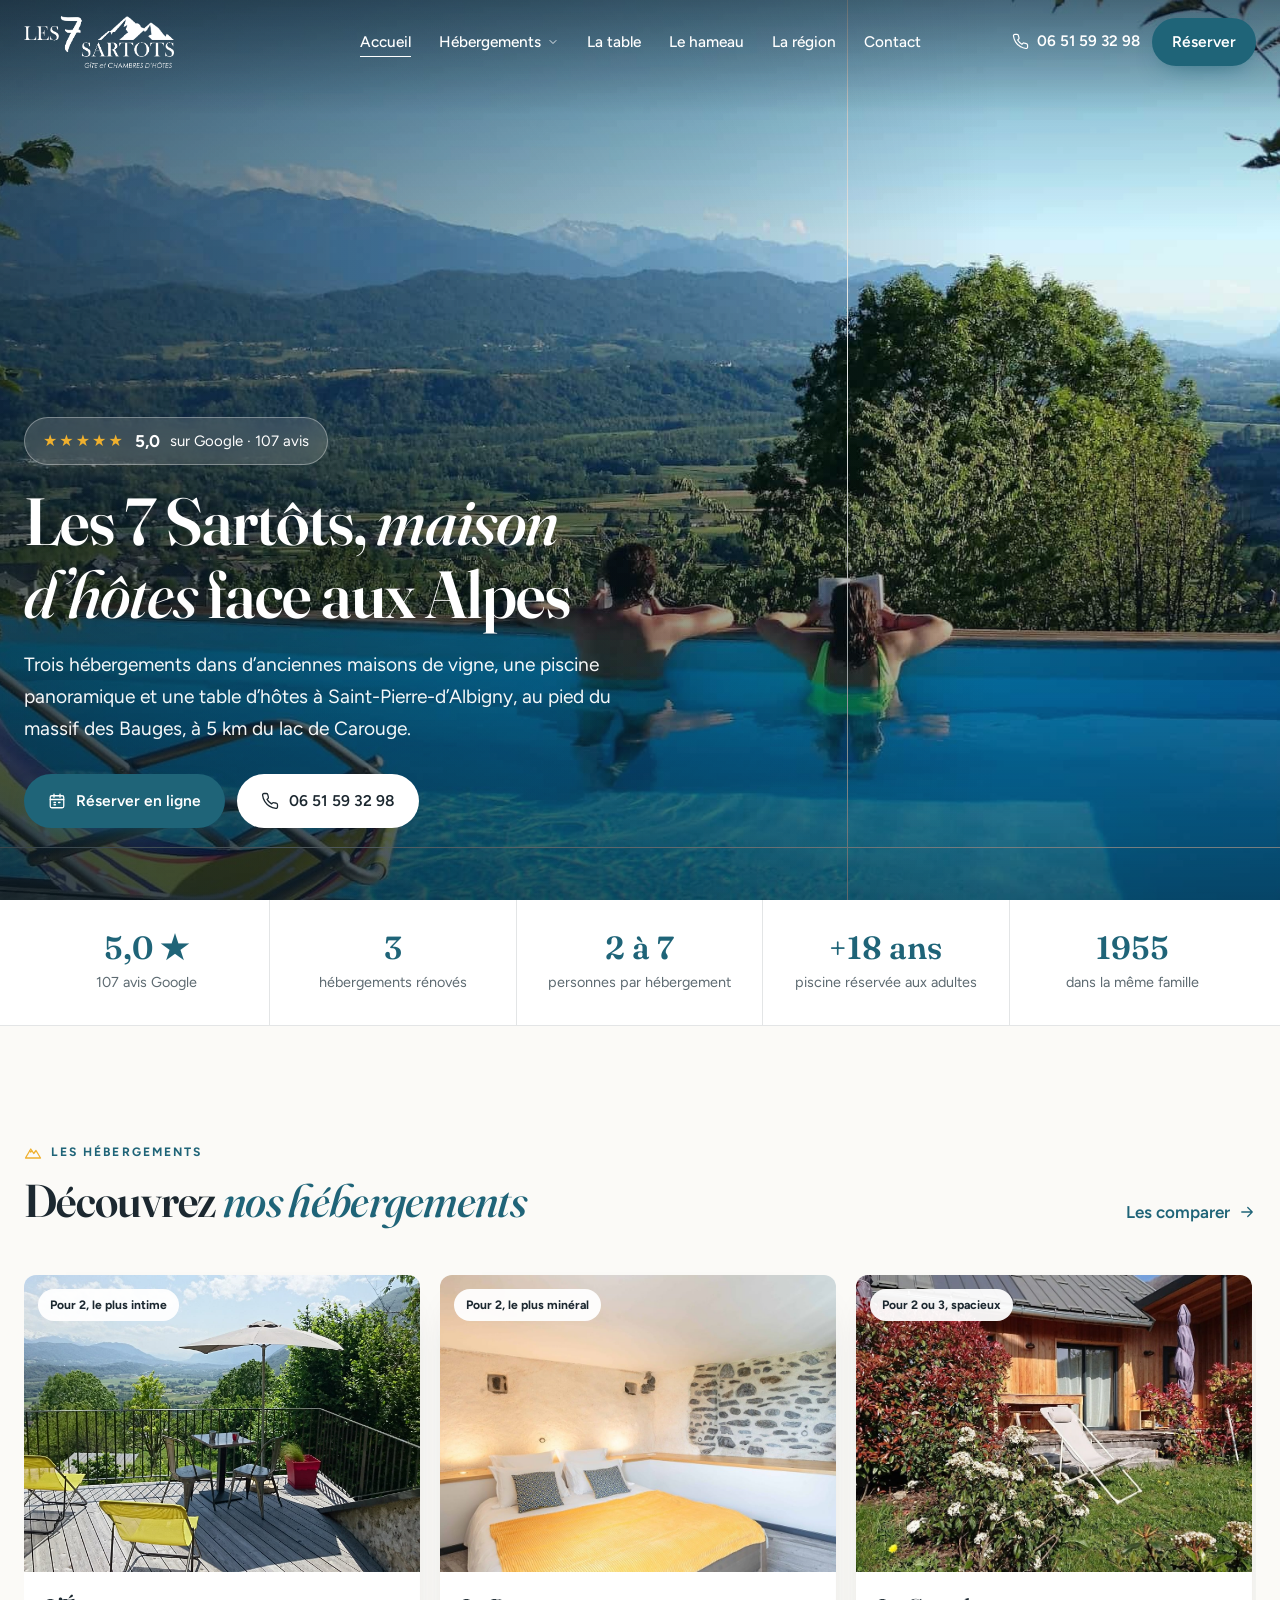
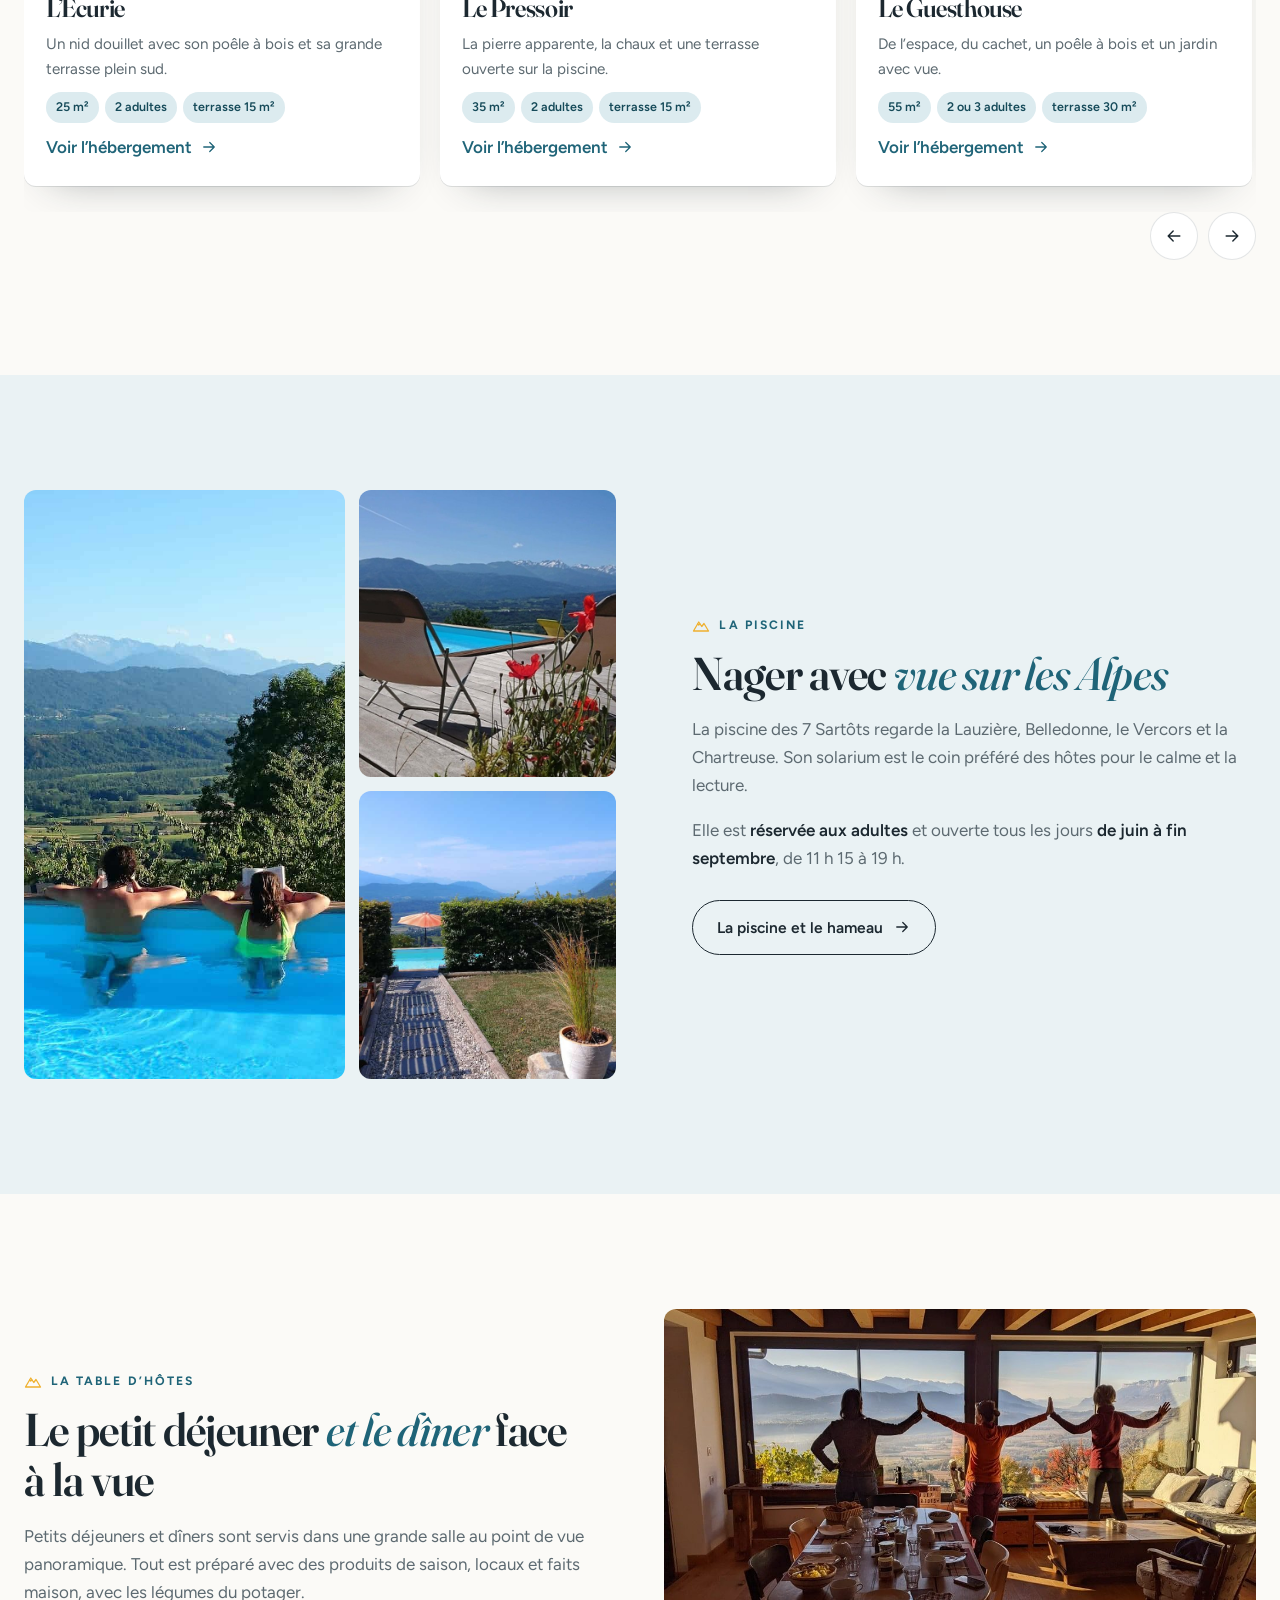
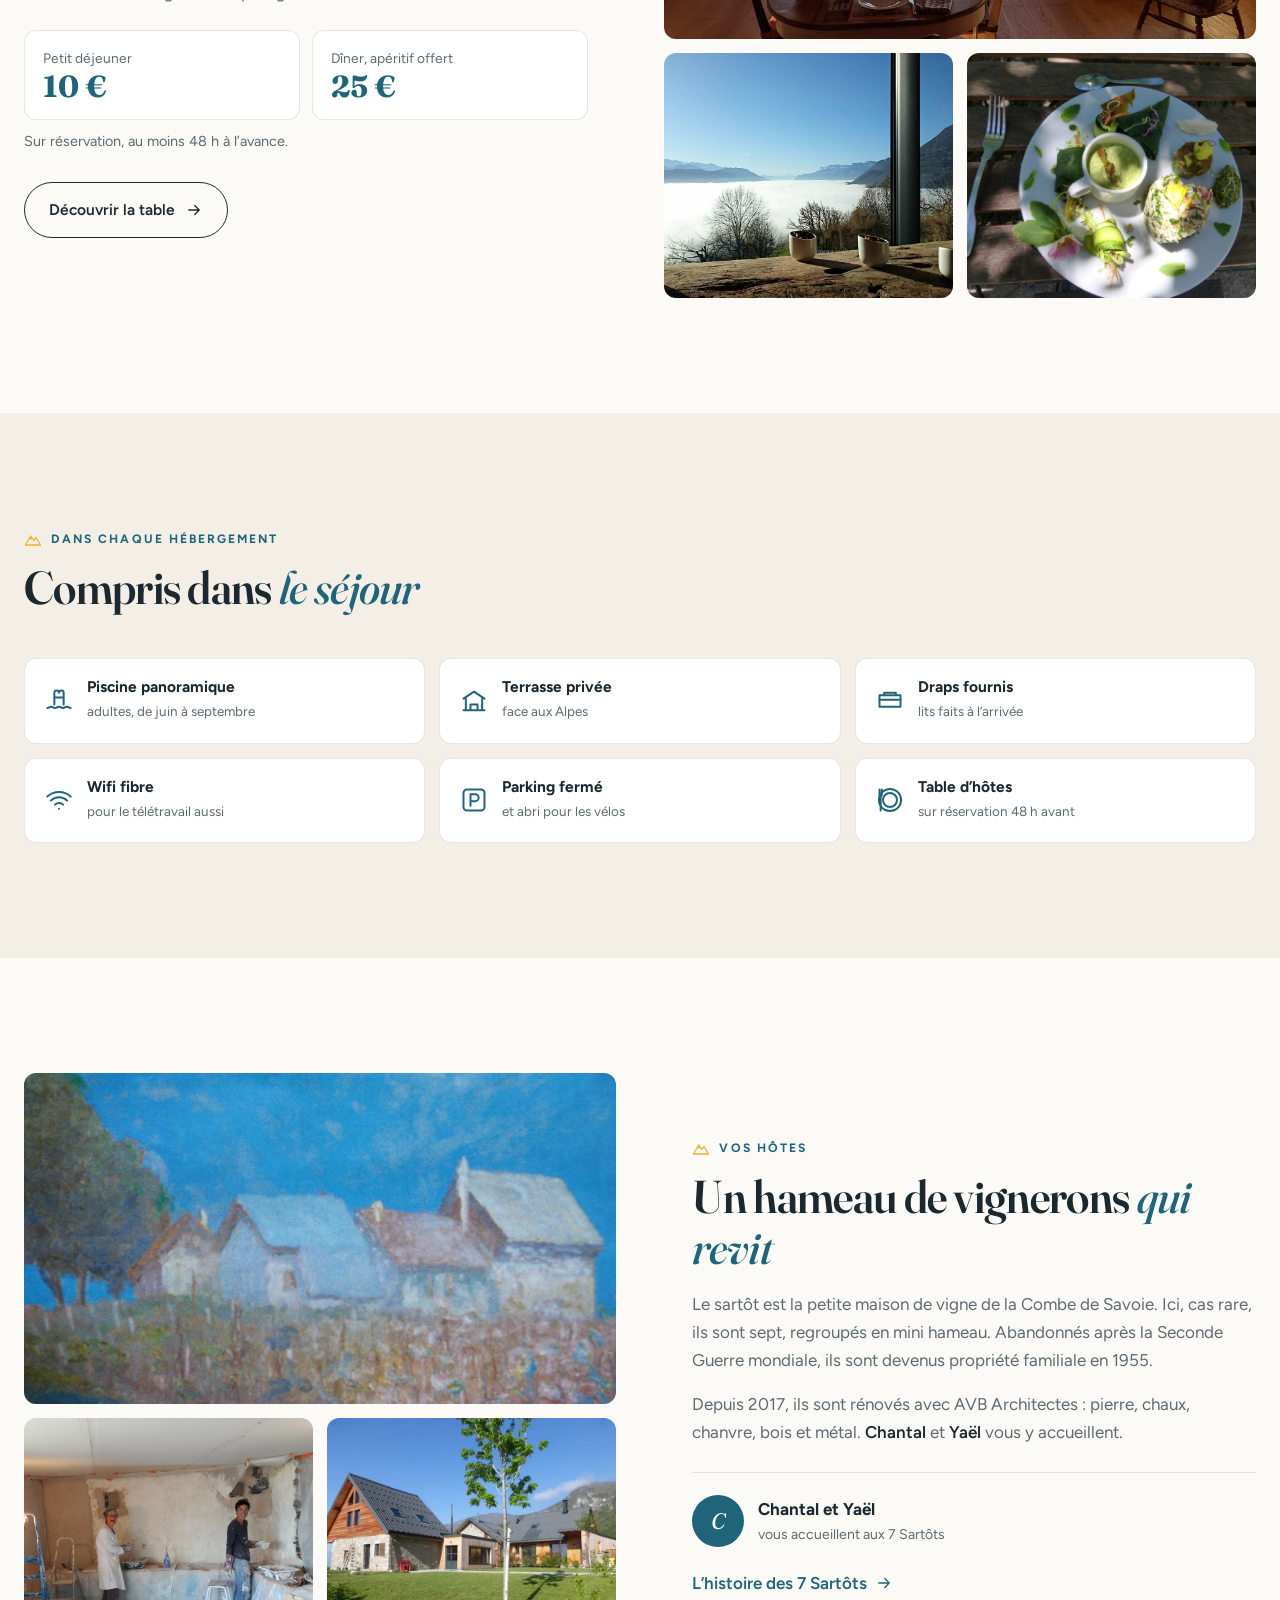
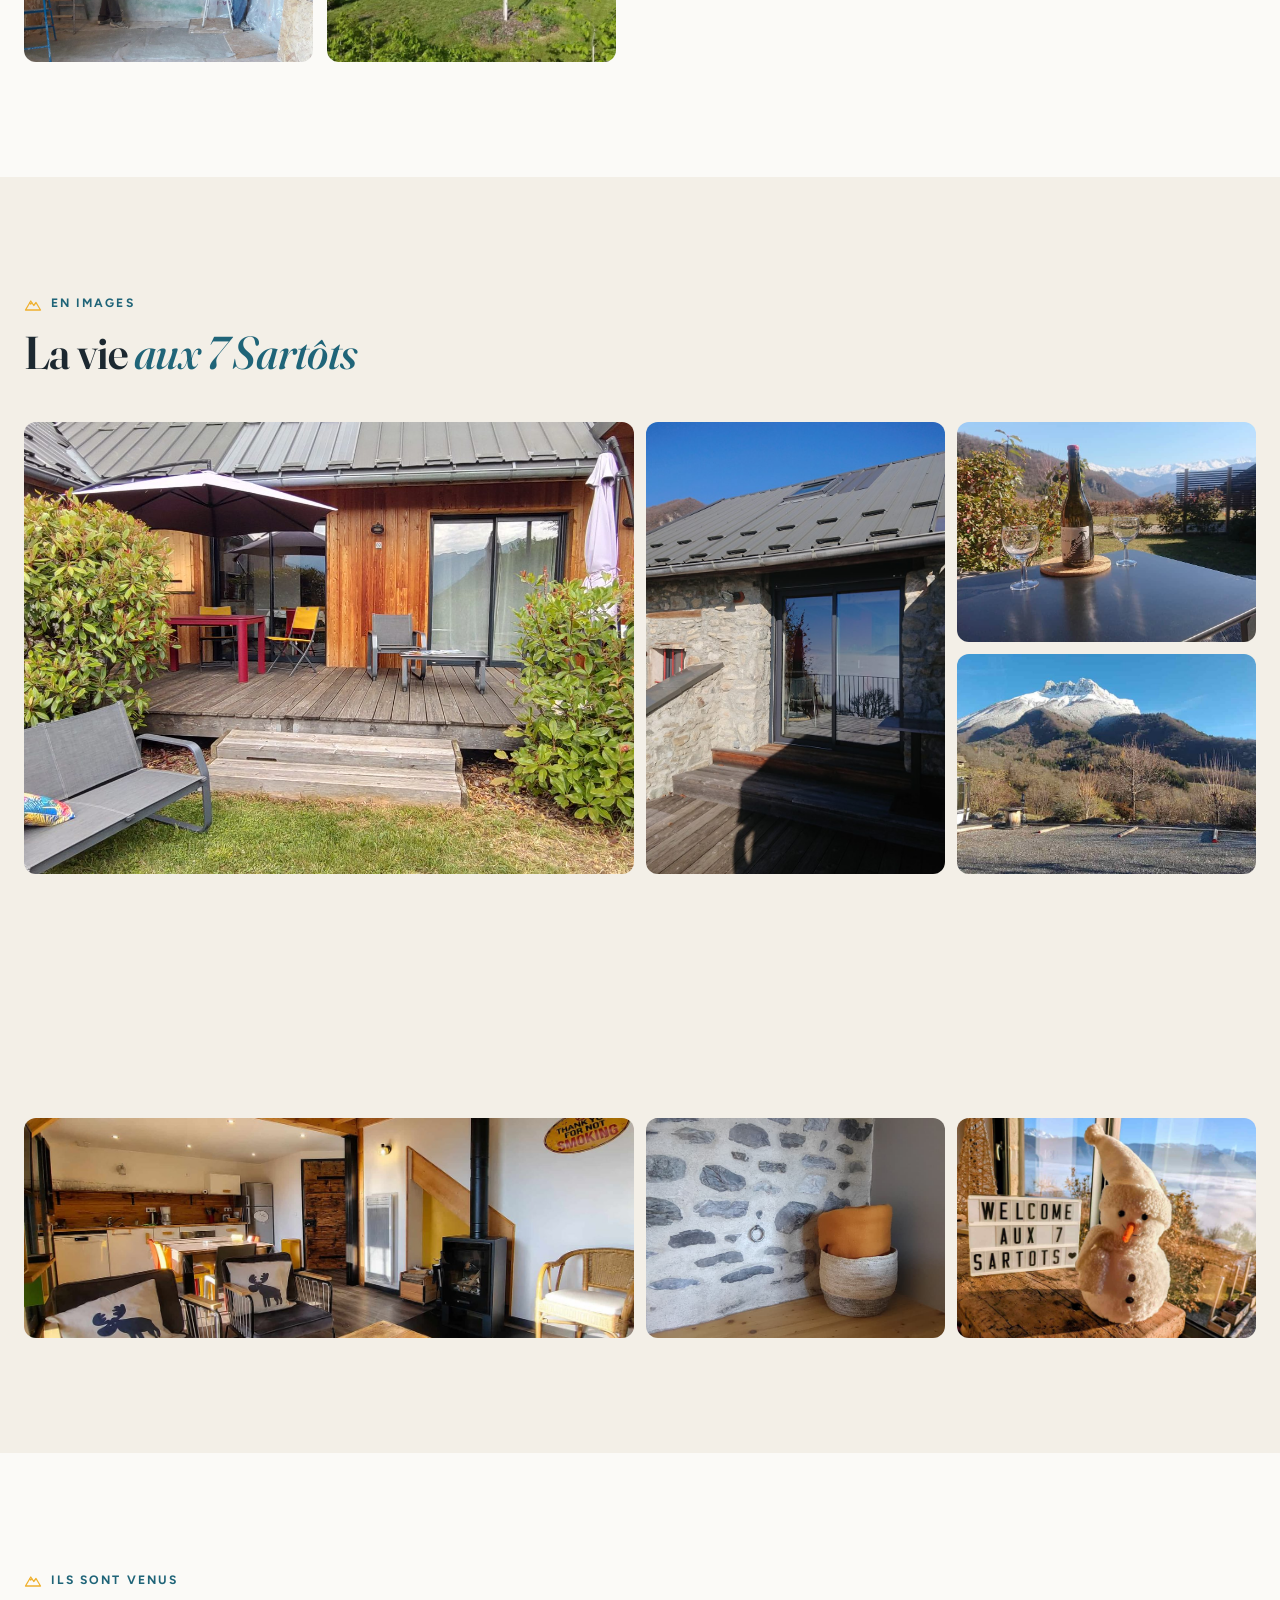
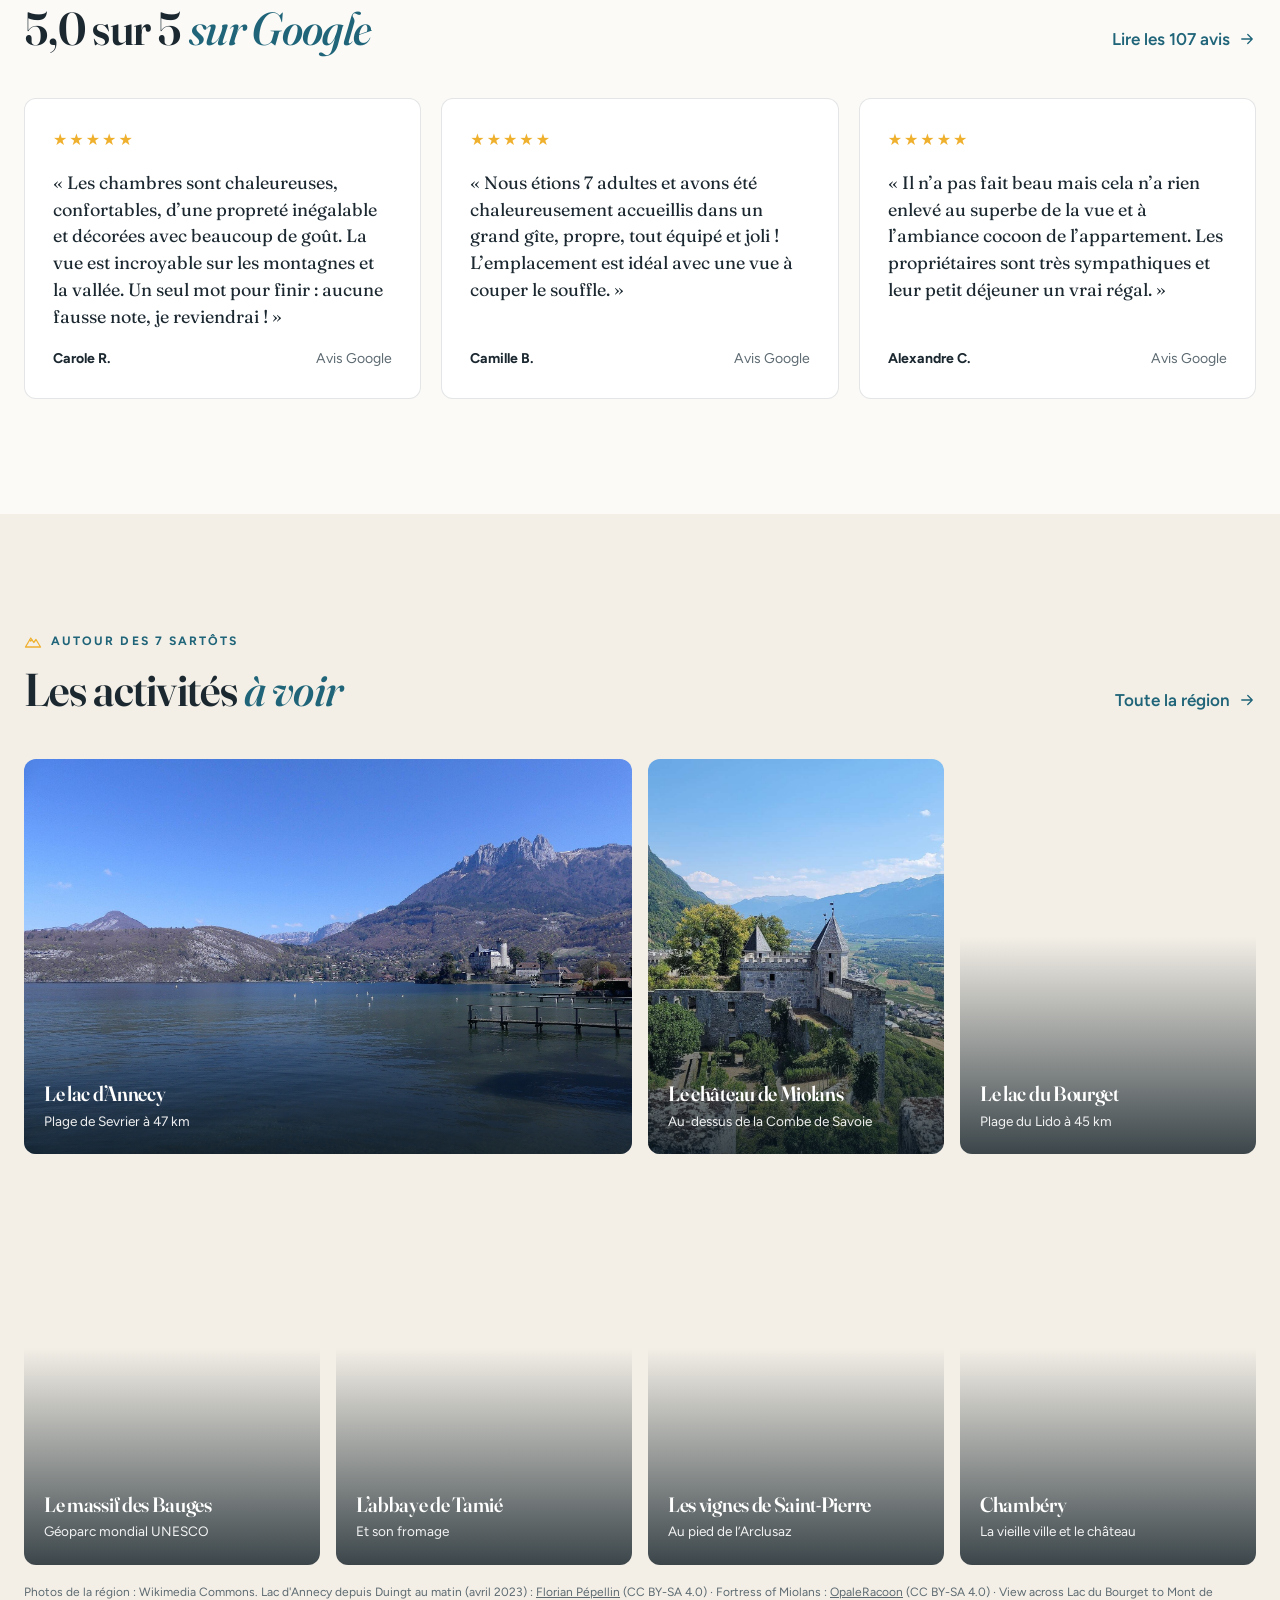
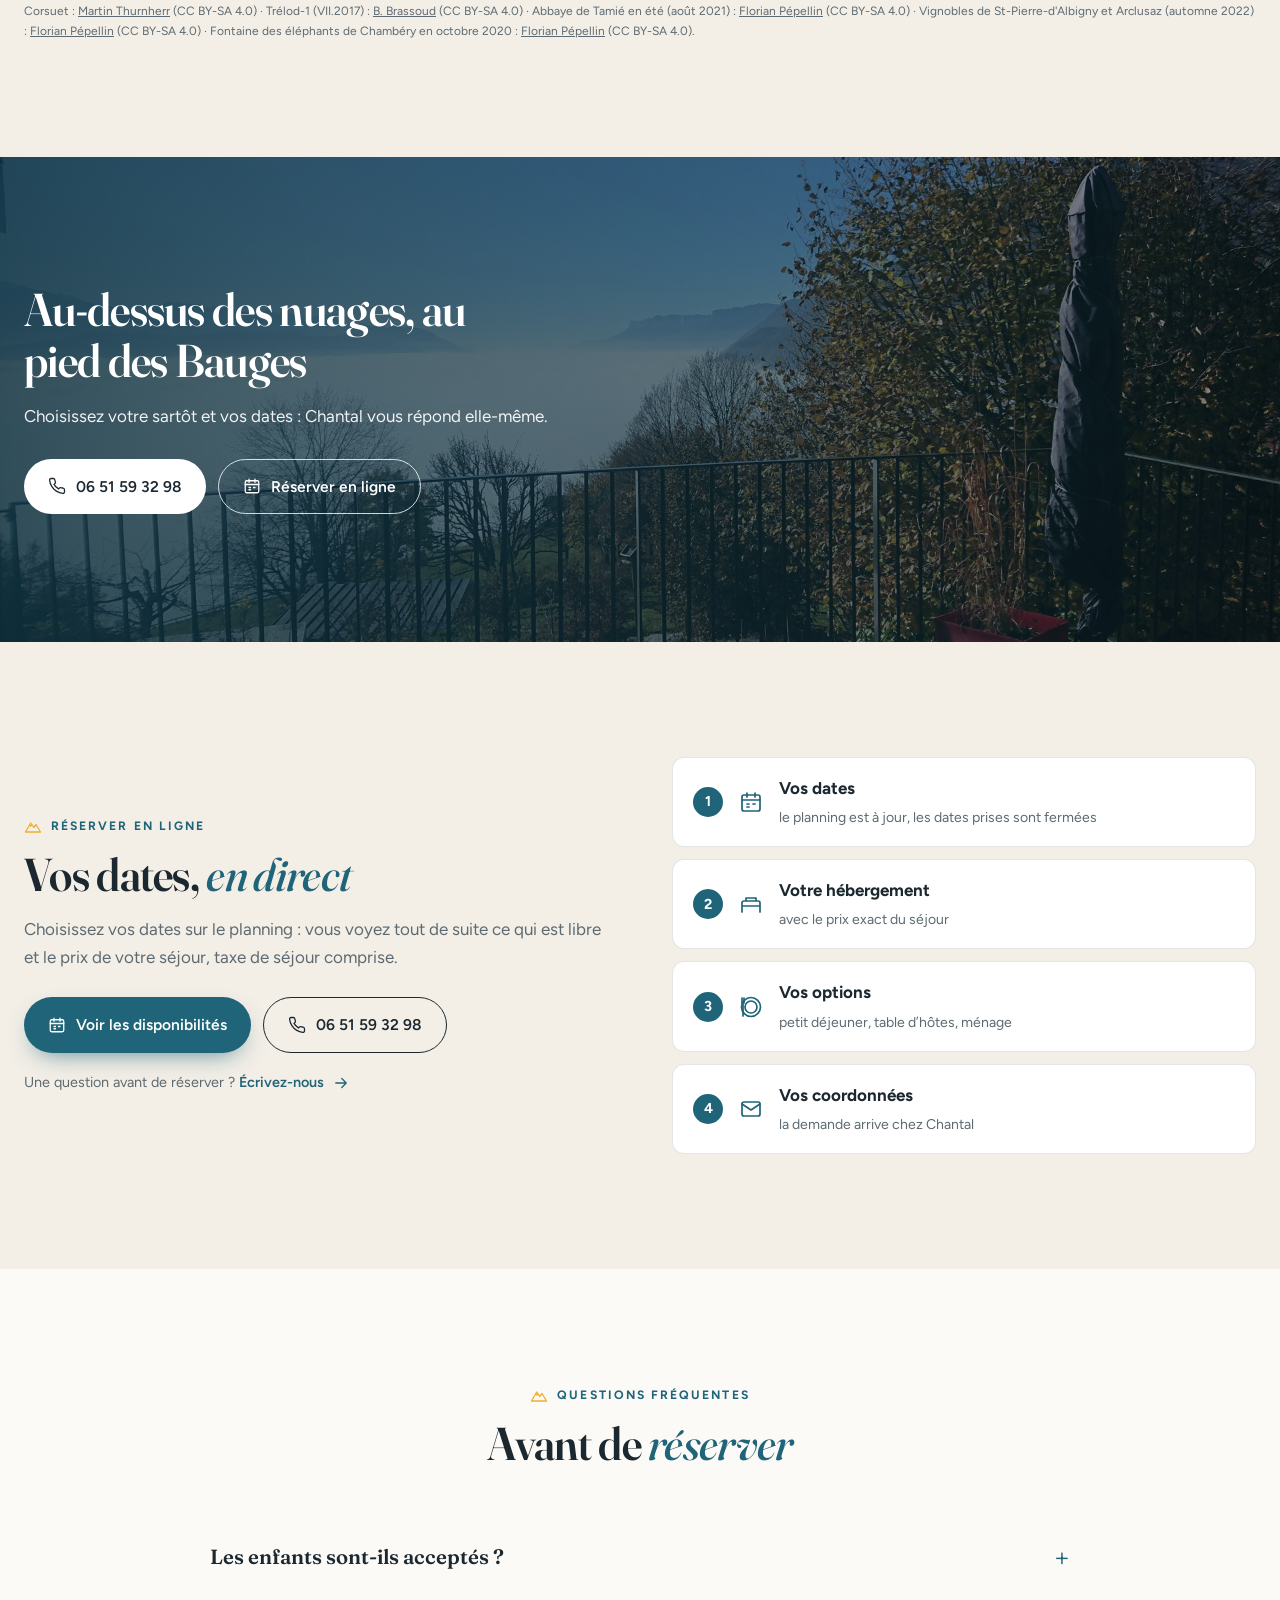
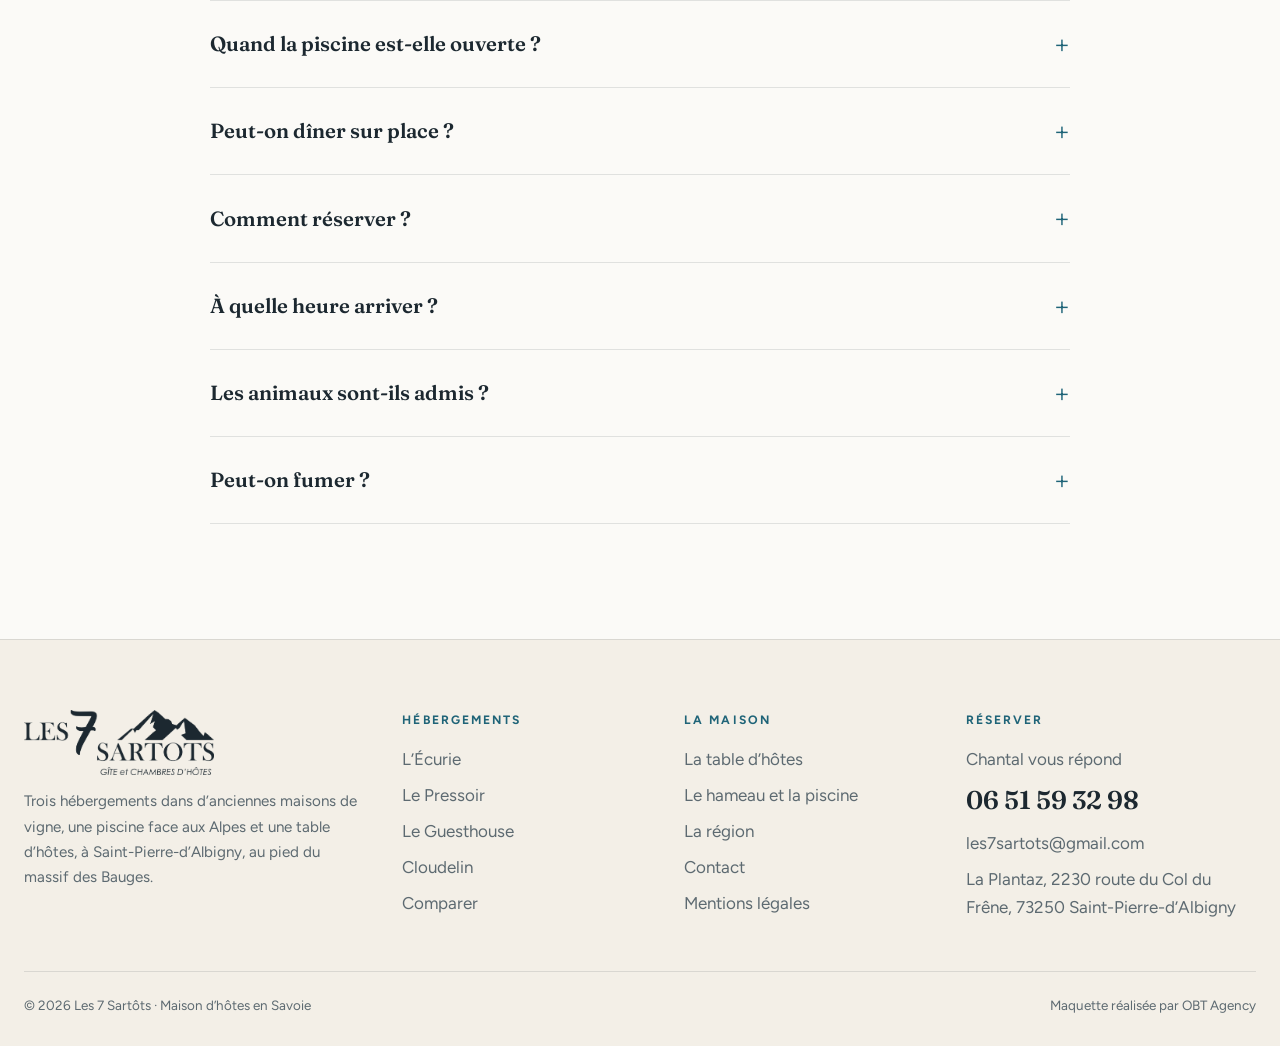
==== commit 565cfe8d: "Panneau de réservation en démonstration, formulaire sur la seule page contact Co-Authored-By: Claude" ====
--- a/index.html
+++ b/index.html
@@ -30,7 +30,7 @@
     </ul>
     <div class="actions">
       <a class="tel-entete" href="tel:+33651593298"><svg viewBox="0 0 24 24" fill="none" stroke="currentColor" stroke-width="1.7" stroke-linecap="round" stroke-linejoin="round" aria-hidden="true"><path d="M22 16.9v3a2 2 0 0 1-2.2 2 19.8 19.8 0 0 1-8.6-3.1 19.5 19.5 0 0 1-6-6A19.8 19.8 0 0 1 2.1 4.2 2 2 0 0 1 4.1 2h3a2 2 0 0 1 2 1.7c.1 1 .4 1.9.7 2.8a2 2 0 0 1-.5 2.1L8 9.9a16 16 0 0 0 6 6l1.3-1.3a2 2 0 0 1 2.1-.4c.9.3 1.8.6 2.8.7a2 2 0 0 1 1.7 2z"/></svg><span>06 51 59 32 98</span></a>
-      <a class="btn btn-plein" href="contact.html#reserver">Réserver</a>
+      <a class="btn btn-plein" href="contact.html#reserver" data-obt-reserve>Réserver</a>
       <button class="burger" aria-label="Menu" aria-expanded="false"><span></span></button>
     </div>
   </div>
@@ -47,7 +47,7 @@
     <h1>Les 7 Sartôts, <em>maison d’hôtes</em> face aux Alpes</h1>
     <p class="sous">Trois hébergements dans d’anciennes maisons de vigne, une piscine panoramique et une table d’hôtes à Saint-Pierre-d’Albigny, au pied du massif des Bauges, à 5 km du lac de Carouge.</p>
     <div class="boutons">
-      <a class="btn btn-plein" href="hebergements.html">Voir les hébergements <svg viewBox="0 0 24 24" fill="none" stroke="currentColor" stroke-width="1.7" stroke-linecap="round" stroke-linejoin="round" aria-hidden="true"><path d="M5 12h14M13 6l6 6-6 6"/></svg></a>
+      <a class="btn btn-plein" href="contact.html#reserver" data-obt-reserve><svg viewBox="0 0 24 24" fill="none" stroke="currentColor" stroke-width="1.7" stroke-linecap="round" stroke-linejoin="round" aria-hidden="true"><rect x="3" y="5" width="18" height="16" rx="2"/><path d="M3 10h18M8 3v4M16 3v4M8 14h2M14 14h2M8 17h2"/></svg> Réserver en ligne</a>
       <a class="btn btn-blanc" href="tel:+33651593298"><svg viewBox="0 0 24 24" fill="none" stroke="currentColor" stroke-width="1.7" stroke-linecap="round" stroke-linejoin="round" aria-hidden="true"><path d="M22 16.9v3a2 2 0 0 1-2.2 2 19.8 19.8 0 0 1-8.6-3.1 19.5 19.5 0 0 1-6-6A19.8 19.8 0 0 1 2.1 4.2 2 2 0 0 1 4.1 2h3a2 2 0 0 1 2 1.7c.1 1 .4 1.9.7 2.8a2 2 0 0 1-.5 2.1L8 9.9a16 16 0 0 0 6 6l1.3-1.3a2 2 0 0 1 2.1-.4c.9.3 1.8.6 2.8.7a2 2 0 0 1 1.7 2z"/></svg> 06 51 59 32 98</a>
     </div>
   </div>
@@ -192,44 +192,26 @@
   <div class="conteneur">
     <h2>Au-dessus des nuages, au pied des Bauges</h2>
     <p>Choisissez votre sartôt et vos dates : Chantal vous répond elle-même.</p>
-    <div class="boutons"><a class="btn btn-blanc" href="tel:+33651593298"><svg viewBox="0 0 24 24" fill="none" stroke="currentColor" stroke-width="1.7" stroke-linecap="round" stroke-linejoin="round" aria-hidden="true"><path d="M22 16.9v3a2 2 0 0 1-2.2 2 19.8 19.8 0 0 1-8.6-3.1 19.5 19.5 0 0 1-6-6A19.8 19.8 0 0 1 2.1 4.2 2 2 0 0 1 4.1 2h3a2 2 0 0 1 2 1.7c.1 1 .4 1.9.7 2.8a2 2 0 0 1-.5 2.1L8 9.9a16 16 0 0 0 6 6l1.3-1.3a2 2 0 0 1 2.1-.4c.9.3 1.8.6 2.8.7a2 2 0 0 1 1.7 2z"/></svg> 06 51 59 32 98</a><a class="btn btn-contour-blanc" href="#reserver">Demander vos dates</a></div>
-  </div>
-</section>
-
-<section class="section creme">
-  <div class="conteneur contact-grille">
+    <div class="boutons"><a class="btn btn-blanc" href="tel:+33651593298"><svg viewBox="0 0 24 24" fill="none" stroke="currentColor" stroke-width="1.7" stroke-linecap="round" stroke-linejoin="round" aria-hidden="true"><path d="M22 16.9v3a2 2 0 0 1-2.2 2 19.8 19.8 0 0 1-8.6-3.1 19.5 19.5 0 0 1-6-6A19.8 19.8 0 0 1 2.1 4.2 2 2 0 0 1 4.1 2h3a2 2 0 0 1 2 1.7c.1 1 .4 1.9.7 2.8a2 2 0 0 1-.5 2.1L8 9.9a16 16 0 0 0 6 6l1.3-1.3a2 2 0 0 1 2.1-.4c.9.3 1.8.6 2.8.7a2 2 0 0 1 1.7 2z"/></svg> 06 51 59 32 98</a><a class="btn btn-contour-blanc" href="contact.html#reserver" data-obt-reserve><svg viewBox="0 0 24 24" fill="none" stroke="currentColor" stroke-width="1.7" stroke-linecap="round" stroke-linejoin="round" aria-hidden="true"><rect x="3" y="5" width="18" height="16" rx="2"/><path d="M3 10h18M8 3v4M16 3v4M8 14h2M14 14h2M8 17h2"/></svg> Réserver en ligne</a></div>
+  </div>
+</section>
+
+<section class="section creme" id="reservation">
+  <div class="conteneur bloc-resa">
     <div data-reveal>
-      <span class="surtitre"><svg viewBox="0 0 24 24" fill="none" stroke="currentColor" stroke-width="1.7" stroke-linecap="round" stroke-linejoin="round" aria-hidden="true"><path d="m2 20 7-12 4 6 3-4 6 10z"/><path d="m7.5 10.5 1.5 1.5 1.5-1.5"/></svg>Réserver</span>
-      <h2>Parlons de <em class="it">vos dates</em></h2>
-      <p class="intro-contact">Le plus simple est d’appeler ; sinon, laissez vos dates et vous avez une réponse dans les 24 h.</p>
-      <div class="coordonnees">
-  <a href="tel:+33651593298"><svg viewBox="0 0 24 24" fill="none" stroke="currentColor" stroke-width="1.7" stroke-linecap="round" stroke-linejoin="round" aria-hidden="true"><path d="M22 16.9v3a2 2 0 0 1-2.2 2 19.8 19.8 0 0 1-8.6-3.1 19.5 19.5 0 0 1-6-6A19.8 19.8 0 0 1 2.1 4.2 2 2 0 0 1 4.1 2h3a2 2 0 0 1 2 1.7c.1 1 .4 1.9.7 2.8a2 2 0 0 1-.5 2.1L8 9.9a16 16 0 0 0 6 6l1.3-1.3a2 2 0 0 1 2.1-.4c.9.3 1.8.6 2.8.7a2 2 0 0 1 1.7 2z"/></svg><span><small>Téléphone</small><strong>06 51 59 32 98</strong></span></a>
-  <a href="mailto:les7sartots@gmail.com"><svg viewBox="0 0 24 24" fill="none" stroke="currentColor" stroke-width="1.7" stroke-linecap="round" stroke-linejoin="round" aria-hidden="true"><rect x="3" y="5" width="18" height="14" rx="2"/><path d="m3 7 9 6 9-6"/></svg><span><small>E-mail</small><strong>les7sartots@gmail.com</strong></span></a>
-  <a href="https://www.google.com/maps/place/G%C3%AEtes+et+chambres+d%27h%C3%B4tes+-+Piscine+-+Les7Sart%C3%B4ts/@45.576599,6.1528576,17z/data=!4m6!3m5!1s0x478bb79be70e8235:0xf3c6ec933bf618c9!8m2!3d45.576599!4d6.1528576" target="_blank" rel="noopener"><svg viewBox="0 0 24 24" fill="none" stroke="currentColor" stroke-width="1.7" stroke-linecap="round" stroke-linejoin="round" aria-hidden="true"><path d="M12 22s7-6.1 7-12a7 7 0 0 0-14 0c0 5.9 7 12 7 12z"/><circle cx="12" cy="10" r="2.5"/></svg><span><small>Adresse</small><strong>La Plantaz, 2230 route du Col du Frêne, 73250 Saint-Pierre-d’Albigny</strong></span></a>
-</div>
-      <a class="note-carte" href="https://www.google.com/maps/place/G%C3%AEtes+et+chambres+d%27h%C3%B4tes+-+Piscine+-+Les7Sart%C3%B4ts/@45.576599,6.1528576,17z/data=!4m6!3m5!1s0x478bb79be70e8235:0xf3c6ec933bf618c9!8m2!3d45.576599!4d6.1528576" target="_blank" rel="noopener"><strong>5,0</strong><span><span class="etoiles">★★★★★</span><small>107 avis Google</small></span></a>
-      <div class="carte-maps"><iframe src="https://maps.google.com/maps?q=45.576599,6.1528576&z=11&output=embed" title="Les 7 Sartôts sur Google Maps" loading="lazy" referrerpolicy="no-referrer-when-downgrade"></iframe></div>
-    </div>
-    <div data-reveal><form class="formulaire" id="reserver" novalidate>
-  <h3>Demander vos dates</h3>
-  <label>Prénom et nom<input type="text" name="nom" autocomplete="name" required></label>
-  <label>Téléphone<input type="tel" name="tel" autocomplete="tel"></label>
-  <label class="plein-l">E-mail<input type="email" name="email" autocomplete="email" required></label>
-  <label>Arrivée<input type="date" name="arrivee"></label>
-  <label>Départ<input type="date" name="depart"></label>
-  <label class="plein-l">Nombre d’adultes<select name="adultes"><option>1</option><option selected>2</option><option>3</option><option>4</option><option>5</option><option>6</option><option>7</option></select></label>
-  <div class="plein-l"><span class="etiquette-champ">Hébergement souhaité</span><div class="choix-gites"><label><input type="checkbox" name="hebergement" value="L’Écurie"> L’Écurie</label><label><input type="checkbox" name="hebergement" value="Le Pressoir"> Le Pressoir</label><label><input type="checkbox" name="hebergement" value="Le Guesthouse"> Le Guesthouse</label><label><input type="checkbox" name="hebergement" value="Cloudelin"> Cloudelin</label></div></div>
-  <label class="plein-l choix-table"><input type="checkbox" name="table"> Nous aimerions dîner à la table d’hôtes</label>
-  <label class="plein-l">Message<textarea name="message" placeholder="Votre heure d’arrivée, une allergie, une question sur la région…"></textarea></label>
-  <button class="btn btn-plein envoyer" type="submit">Envoyer ma demande <svg viewBox="0 0 24 24" fill="none" stroke="currentColor" stroke-width="1.7" stroke-linecap="round" stroke-linejoin="round" aria-hidden="true"><path d="M5 12h14M13 6l6 6-6 6"/></svg></button>
-  <p class="merci">Merci ! Chantal vous répond dans les 24 h avec les disponibilités. (Maquette : aucun message n’est envoyé.)</p>
-</form></div>
+      <span class="surtitre"><svg viewBox="0 0 24 24" fill="none" stroke="currentColor" stroke-width="1.7" stroke-linecap="round" stroke-linejoin="round" aria-hidden="true"><path d="m2 20 7-12 4 6 3-4 6 10z"/><path d="m7.5 10.5 1.5 1.5 1.5-1.5"/></svg>Réserver en ligne</span>
+      <h2>Vos dates, <em class="it">en direct</em></h2>
+      <p class="intro-contact">Choisissez vos dates sur le planning : vous voyez tout de suite ce qui est libre et le prix de votre séjour, taxe de séjour comprise.</p>
+      <div class="boutons"><a class="btn btn-plein" href="contact.html#reserver" data-obt-reserve><svg viewBox="0 0 24 24" fill="none" stroke="currentColor" stroke-width="1.7" stroke-linecap="round" stroke-linejoin="round" aria-hidden="true"><rect x="3" y="5" width="18" height="16" rx="2"/><path d="M3 10h18M8 3v4M16 3v4M8 14h2M14 14h2M8 17h2"/></svg> Voir les disponibilités</a><a class="btn btn-contour" href="tel:+33651593298"><svg viewBox="0 0 24 24" fill="none" stroke="currentColor" stroke-width="1.7" stroke-linecap="round" stroke-linejoin="round" aria-hidden="true"><path d="M22 16.9v3a2 2 0 0 1-2.2 2 19.8 19.8 0 0 1-8.6-3.1 19.5 19.5 0 0 1-6-6A19.8 19.8 0 0 1 2.1 4.2 2 2 0 0 1 4.1 2h3a2 2 0 0 1 2 1.7c.1 1 .4 1.9.7 2.8a2 2 0 0 1-.5 2.1L8 9.9a16 16 0 0 0 6 6l1.3-1.3a2 2 0 0 1 2.1-.4c.9.3 1.8.6 2.8.7a2 2 0 0 1 1.7 2z"/></svg> 06 51 59 32 98</a></div>
+      <p class="petit">Une question avant de réserver ? <a class="lien-fleche" href="contact.html">Écrivez-nous <svg viewBox="0 0 24 24" fill="none" stroke="currentColor" stroke-width="1.7" stroke-linecap="round" stroke-linejoin="round" aria-hidden="true"><path d="M5 12h14M13 6l6 6-6 6"/></svg></a></p>
+    </div>
+    <ol class="etapes-resa" data-reveal><li><span class="num">1</span><svg viewBox="0 0 24 24" fill="none" stroke="currentColor" stroke-width="1.7" stroke-linecap="round" stroke-linejoin="round" aria-hidden="true"><rect x="3" y="5" width="18" height="16" rx="2"/><path d="M3 10h18M8 3v4M16 3v4M8 14h2M14 14h2M8 17h2"/></svg><div><strong>Vos dates</strong><small>le planning est à jour, les dates prises sont fermées</small></div></li><li><span class="num">2</span><svg viewBox="0 0 24 24" fill="none" stroke="currentColor" stroke-width="1.7" stroke-linecap="round" stroke-linejoin="round" aria-hidden="true"><path d="M3 18v-7a2 2 0 0 1 2-2h14a2 2 0 0 1 2 2v7M3 14h18M3 18v2M21 18v2M7 9V6h10v3"/></svg><div><strong>Votre hébergement</strong><small>avec le prix exact du séjour</small></div></li><li><span class="num">3</span><svg viewBox="0 0 24 24" fill="none" stroke="currentColor" stroke-width="1.7" stroke-linecap="round" stroke-linejoin="round" aria-hidden="true"><circle cx="12" cy="12" r="6"/><circle cx="12" cy="12" r="9.5"/><path d="M3 3v5M5 3v5M4 8v13"/></svg><div><strong>Vos options</strong><small>petit déjeuner, table d’hôtes, ménage</small></div></li><li><span class="num">4</span><svg viewBox="0 0 24 24" fill="none" stroke="currentColor" stroke-width="1.7" stroke-linecap="round" stroke-linejoin="round" aria-hidden="true"><rect x="3" y="5" width="18" height="14" rx="2"/><path d="m3 7 9 6 9-6"/></svg><div><strong>Vos coordonnées</strong><small>la demande arrive chez Chantal</small></div></li></ol>
   </div>
 </section>
 <section class="section">
   <div class="conteneur">
     <div class="entete-section centre"><div><span class="surtitre"><svg viewBox="0 0 24 24" fill="none" stroke="currentColor" stroke-width="1.7" stroke-linecap="round" stroke-linejoin="round" aria-hidden="true"><path d="m2 20 7-12 4 6 3-4 6 10z"/><path d="m7.5 10.5 1.5 1.5 1.5-1.5"/></svg>Questions fréquentes</span><h2>Avant de <em class="it">réserver</em></h2></div></div>
-    <div class="faq"><details><summary>Les enfants sont-ils acceptés ?</summary><p>Les 7 Sartôts sont une maison d’hôtes pensée pour les adultes : la piscine est réservée aux plus de 18 ans et les hébergements n’ont pas d’équipement pour les enfants.</p></details><details><summary>Quand la piscine est-elle ouverte ?</summary><p>Tous les jours de juin à fin septembre, de 11 h 15 à 19 h, sauf intempéries ou maintenance. Elle est réservée aux adultes.</p></details><details><summary>Peut-on dîner sur place ?</summary><p>Oui, à la table d’hôtes, sur réservation au moins 48 h à l’avance : 25 € par personne, servi à 19 h 30. Le petit déjeuner est à 10 € par personne, entre 8 h et 9 h 30.</p></details><details><summary>Comment réserver ?</summary><p>Appelez au 06 51 59 32 98 ou envoyez une demande avec le formulaire : vous avez une réponse dans les 24 h. Pour confirmer, des arrhes de 30 % sont demandées, par chèque ou virement.</p></details><details><summary>À quelle heure arriver ?</summary><p>Entre 16 h et 19 h. Si vous arrivez plus tard, prévenez-nous. Le départ se fait à 10 h 30 (10 h en été ; 10 h toute l’année au Guesthouse et à Cloudelin).</p></details><details><summary>Les animaux sont-ils admis ?</summary><p>Non, les animaux ne sont pas admis aux 7 Sartôts.</p></details><details><summary>Peut-on fumer ?</summary><p>Les gîtes, les terrasses et la piscine sont non-fumeurs. Un espace est aménagé pour les fumeurs : la télécabine, une vraie cabine de remontée mécanique posée dans le jardin.</p></details></div>
+    <div class="faq"><details><summary>Les enfants sont-ils acceptés ?</summary><p>Les 7 Sartôts sont une maison d’hôtes pensée pour les adultes : la piscine est réservée aux plus de 18 ans et les hébergements n’ont pas d’équipement pour les enfants.</p></details><details><summary>Quand la piscine est-elle ouverte ?</summary><p>Tous les jours de juin à fin septembre, de 11 h 15 à 19 h, sauf intempéries ou maintenance. Elle est réservée aux adultes.</p></details><details><summary>Peut-on dîner sur place ?</summary><p>Oui, à la table d’hôtes, sur réservation au moins 48 h à l’avance : 25 € par personne, servi à 19 h 30. Le petit déjeuner est à 10 € par personne, entre 8 h et 9 h 30.</p></details><details><summary>Comment réserver ?</summary><p>En ligne, avec le bouton « Réserver » : vous choisissez vos dates sur le planning, votre hébergement et vos options. Le prix du séjour s’affiche aussitôt. Vous pouvez aussi appeler au 06 51 59 32 98. Pour confirmer, des arrhes de 30 % sont demandées, par chèque ou virement.</p></details><details><summary>À quelle heure arriver ?</summary><p>Entre 16 h et 19 h. Si vous arrivez plus tard, prévenez-nous. Le départ se fait à 10 h 30 (10 h en été ; 10 h toute l’année au Guesthouse et à Cloudelin).</p></details><details><summary>Les animaux sont-ils admis ?</summary><p>Non, les animaux ne sont pas admis aux 7 Sartôts.</p></details><details><summary>Peut-on fumer ?</summary><p>Les gîtes, les terrasses et la piscine sont non-fumeurs. Un espace est aménagé pour les fumeurs : la télécabine, une vraie cabine de remontée mécanique posée dans le jardin.</p></details></div>
   </div>
 </section>
 </main>
@@ -249,8 +231,11 @@
 </footer>
 <nav class="barre-mobile" aria-label="Contact rapide">
   <a class="appeler" href="tel:+33651593298"><svg viewBox="0 0 24 24" fill="none" stroke="currentColor" stroke-width="1.7" stroke-linecap="round" stroke-linejoin="round" aria-hidden="true"><path d="M22 16.9v3a2 2 0 0 1-2.2 2 19.8 19.8 0 0 1-8.6-3.1 19.5 19.5 0 0 1-6-6A19.8 19.8 0 0 1 2.1 4.2 2 2 0 0 1 4.1 2h3a2 2 0 0 1 2 1.7c.1 1 .4 1.9.7 2.8a2 2 0 0 1-.5 2.1L8 9.9a16 16 0 0 0 6 6l1.3-1.3a2 2 0 0 1 2.1-.4c.9.3 1.8.6 2.8.7a2 2 0 0 1 1.7 2z"/></svg> Appeler</a>
-  <a href="contact.html#reserver"><svg viewBox="0 0 24 24" fill="none" stroke="currentColor" stroke-width="1.7" stroke-linecap="round" stroke-linejoin="round" aria-hidden="true"><rect x="3" y="5" width="18" height="14" rx="2"/><path d="m3 7 9 6 9-6"/></svg> Demande</a>
+  <a href="contact.html#reserver" data-obt-reserve><svg viewBox="0 0 24 24" fill="none" stroke="currentColor" stroke-width="1.7" stroke-linecap="round" stroke-linejoin="round" aria-hidden="true"><rect x="3" y="5" width="18" height="16" rx="2"/><path d="M3 10h18M8 3v4M16 3v4M8 14h2M14 14h2M8 17h2"/></svg> Réserver</a>
 </nav>
 <script src="js/site.js"></script>
+<div data-obt-booking data-obt-key="demo-les-7-sartots" data-obt-api="https://demo-sartots.obt.invalid" data-obt-form-key="demo" data-obt-form-endpoint="https://demo-sartots.obt.invalid/envoi" data-obt-subject="Demande de réservation aux 7 Sartôts"></div>
+<script src="js/obt-demo.js"></script>
+<script src="https://obt-gestion.com/blocks/obt-booking.js" defer></script>
 </body>
 </html>
--- a/css/style.css
+++ b/css/style.css
@@ -449,3 +449,18 @@
   .note-heros{padding:7px 14px;font-size:13.5px;gap:8px}
   .menu-mini{grid-template-columns:1fr}
 }
+
+/* Réservation en ligne : bloc des pages et habillage du panneau OBT */
+.bloc-resa{display:grid;grid-template-columns:1fr 1fr;gap:clamp(30px,5vw,70px);align-items:center}
+.bloc-resa .boutons,.entete-section .boutons{display:flex;gap:12px;flex-wrap:wrap;margin-top:26px}
+.entete-section .boutons{margin-top:0}
+.bloc-resa .petit{margin-top:18px}
+.etapes-resa{list-style:none;display:flex;flex-direction:column;gap:12px}
+.etapes-resa li{display:flex;align-items:center;gap:16px;background:#fff;border:1px solid var(--trait);border-radius:var(--r);padding:16px 20px}
+.etapes-resa .num{width:30px;height:30px;border-radius:50%;background:var(--lac);color:#fff;display:grid;place-items:center;font-weight:700;font-size:.9rem;flex:none}
+.etapes-resa svg{width:24px;height:24px;color:var(--lac);flex:none}
+.etapes-resa strong{display:block}
+.etapes-resa small{color:var(--doux);font-size:.88rem}
+.btn-contour-blanc svg{width:18px;height:18px}
+:root{--obt-accent:#1f6478;--obt-accent-text:#fff;--obt-bg:#fbfaf7;--obt-text:#1c2830;--obt-line:rgba(28,40,48,.14);--obt-radius:12px}
+@media (max-width:900px){.bloc-resa{grid-template-columns:1fr}}
